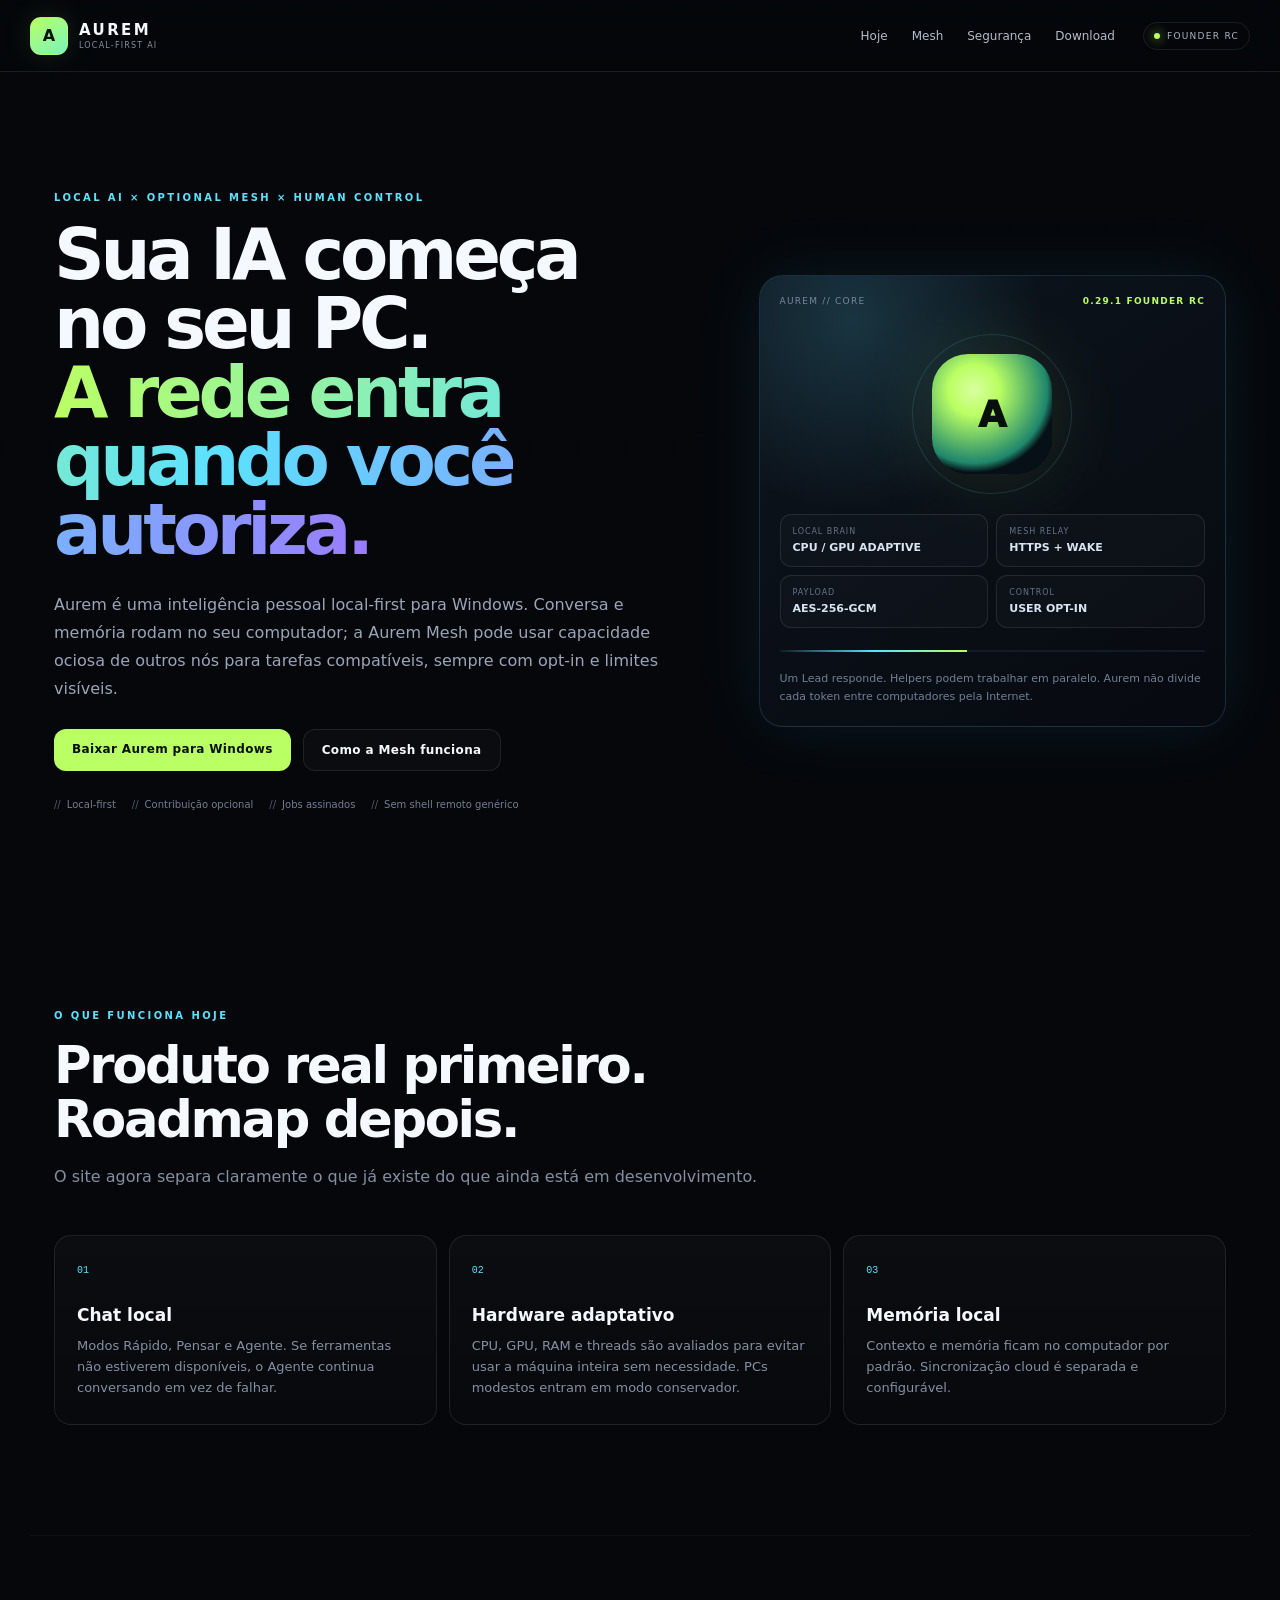
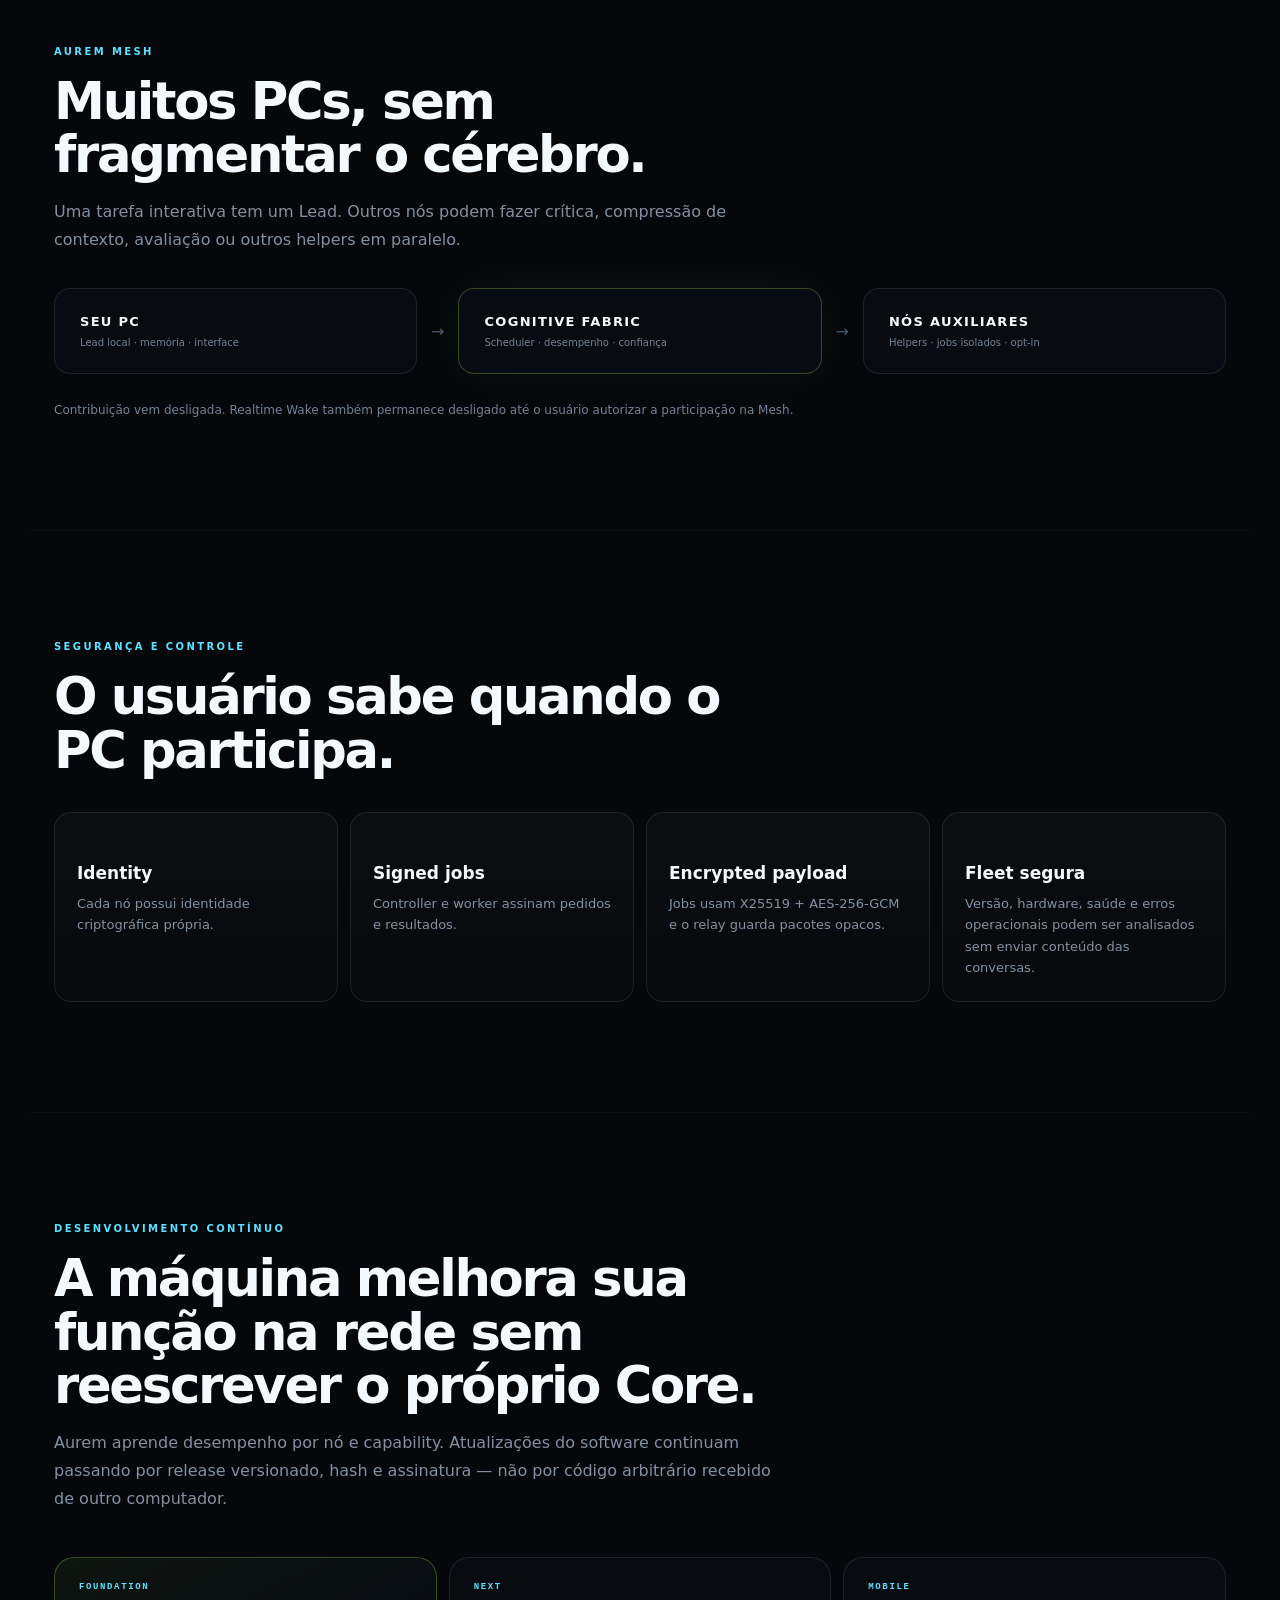
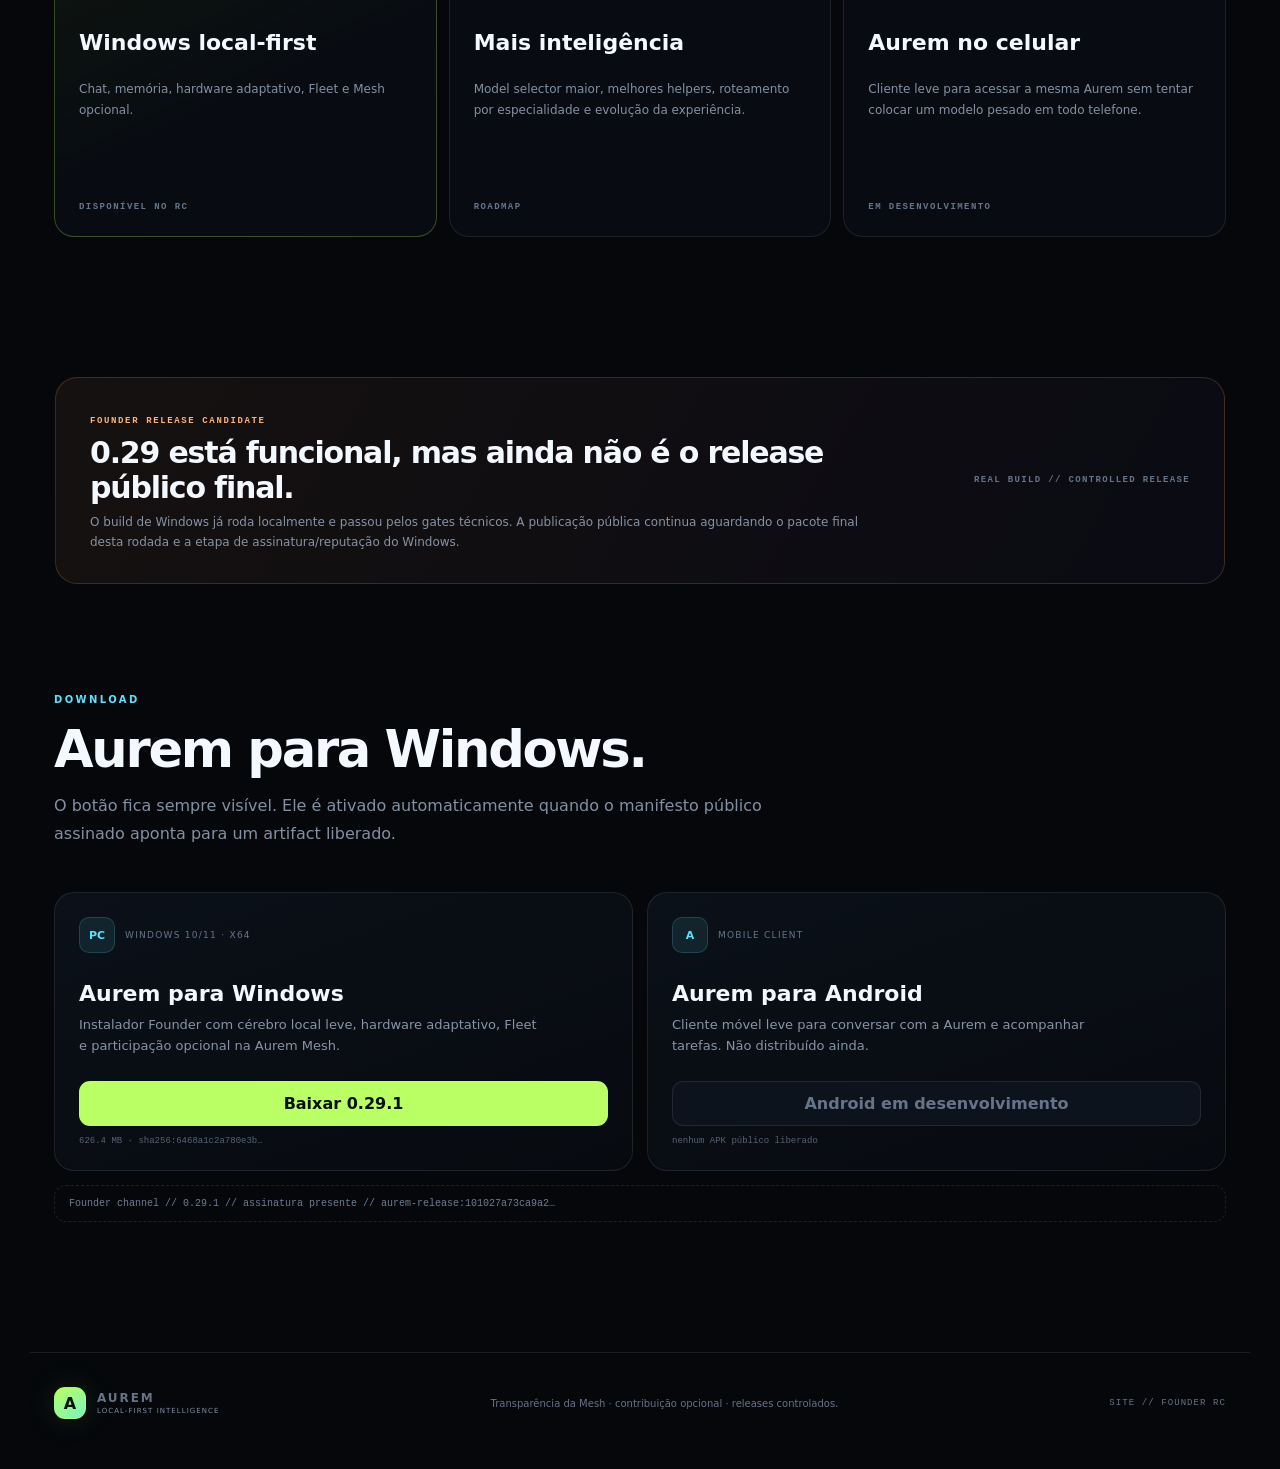
==== index.html @ a9e3e6b0 "Publish Aurem Founder 0.29.1 site" ====
<!doctype html>
<html lang="pt-BR">
<head>
  <meta charset="utf-8" />
  <meta name="viewport" content="width=device-width,initial-scale=1" />
  <meta name="theme-color" content="#05070b" />
  <meta name="description" content="Aurem — inteligência local-first para Windows, com Mesh opcional e controle do usuário." />
  <title>Aurem — IA local para Windows</title>
  <link rel="stylesheet" href="styles.css" />
</head>
<body>
  <div class="grid-bg"></div>
  <header class="nav-shell">
    <a class="brand" href="#top" aria-label="Aurem início">
      <span class="brand-core">A</span>
      <span><strong>AUREM</strong><small>LOCAL-FIRST AI</small></span>
    </a>
    <nav>
      <a href="#today">Hoje</a>
      <a href="#mesh">Mesh</a>
      <a href="#security">Segurança</a>
      <a href="#download">Download</a>
    </nav>
    <span class="network-pill"><i></i> FOUNDER RC</span>
  </header>

  <main id="top">
    <section class="hero">
      <div class="hero-copy">
        <p class="kicker">LOCAL AI × OPTIONAL MESH × HUMAN CONTROL</p>
        <h1>Sua IA começa no seu PC.<br><em>A rede entra quando você autoriza.</em></h1>
        <p class="lead">Aurem é uma inteligência pessoal local-first para Windows. Conversa e memória rodam no seu computador; a Aurem Mesh pode usar capacidade ociosa de outros nós para tarefas compatíveis, sempre com opt-in e limites visíveis.</p>
        <div class="hero-actions">
          <a class="cta primary" href="#download">Baixar Aurem para Windows</a>
          <a class="cta secondary" href="#mesh">Como a Mesh funciona</a>
        </div>
        <div class="trust-row">
          <span>Local-first</span>
          <span>Contribuição opcional</span>
          <span>Jobs assinados</span>
          <span>Sem shell remoto genérico</span>
        </div>
      </div>
      <aside class="command-card" aria-label="Estado da arquitetura Aurem">
        <div class="panel-head"><span>AUREM // CORE</span><b>0.29.1 FOUNDER RC</b></div>
        <div class="nexus-orb"><span>A</span></div>
        <div class="telemetry">
          <div><small>LOCAL BRAIN</small><strong>CPU / GPU ADAPTIVE</strong></div>
          <div><small>MESH RELAY</small><strong>HTTPS + WAKE</strong></div>
          <div><small>PAYLOAD</small><strong>AES-256-GCM</strong></div>
          <div><small>CONTROL</small><strong>USER OPT-IN</strong></div>
        </div>
        <div class="signal-line"><span></span></div>
        <p>Um Lead responde. Helpers podem trabalhar em paralelo. Aurem não divide cada token entre computadores pela Internet.</p>
      </aside>
    </section>

    <section class="section" id="today">
      <div class="section-title">
        <p class="kicker">O QUE FUNCIONA HOJE</p>
        <h2>Produto real primeiro. Roadmap depois.</h2>
        <p>O site agora separa claramente o que já existe do que ainda está em desenvolvimento.</p>
      </div>
      <div class="feature-grid three">
        <article><span>01</span><h3>Chat local</h3><p>Modos Rápido, Pensar e Agente. Se ferramentas não estiverem disponíveis, o Agente continua conversando em vez de falhar.</p></article>
        <article><span>02</span><h3>Hardware adaptativo</h3><p>CPU, GPU, RAM e threads são avaliados para evitar usar a máquina inteira sem necessidade. PCs modestos entram em modo conservador.</p></article>
        <article><span>03</span><h3>Memória local</h3><p>Contexto e memória ficam no computador por padrão. Sincronização cloud é separada e configurável.</p></article>
      </div>
    </section>

    <section class="section mesh-section" id="mesh">
      <div class="section-title compact">
        <p class="kicker">AUREM MESH</p>
        <h2>Muitos PCs, sem fragmentar o cérebro.</h2>
        <p>Uma tarefa interativa tem um Lead. Outros nós podem fazer crítica, compressão de contexto, avaliação ou outros helpers em paralelo.</p>
      </div>
      <div class="mesh-flow">
        <div class="node-card"><b>SEU PC</b><small>Lead local · memória · interface</small></div>
        <div class="flow-arrow">→</div>
        <div class="node-card core"><b>COGNITIVE FABRIC</b><small>Scheduler · desempenho · confiança</small></div>
        <div class="flow-arrow">→</div>
        <div class="node-card"><b>NÓS AUXILIARES</b><small>Helpers · jobs isolados · opt-in</small></div>
      </div>
      <p class="mesh-note">Contribuição vem desligada. Realtime Wake também permanece desligado até o usuário autorizar a participação na Mesh.</p>
    </section>

    <section class="section" id="security">
      <div class="section-title compact">
        <p class="kicker">SEGURANÇA E CONTROLE</p>
        <h2>O usuário sabe quando o PC participa.</h2>
      </div>
      <div class="feature-grid four">
        <article><h3>Identity</h3><p>Cada nó possui identidade criptográfica própria.</p></article>
        <article><h3>Signed jobs</h3><p>Controller e worker assinam pedidos e resultados.</p></article>
        <article><h3>Encrypted payload</h3><p>Jobs usam X25519 + AES-256-GCM e o relay guarda pacotes opacos.</p></article>
        <article><h3>Fleet segura</h3><p>Versão, hardware, saúde e erros operacionais podem ser analisados sem enviar conteúdo das conversas.</p></article>
      </div>
    </section>

    <section class="section community-section">
      <div class="section-title">
        <p class="kicker">DESENVOLVIMENTO CONTÍNUO</p>
        <h2>A máquina melhora sua função na rede sem reescrever o próprio Core.</h2>
        <p>Aurem aprende desempenho por nó e capability. Atualizações do software continuam passando por release versionado, hash e assinatura — não por código arbitrário recebido de outro computador.</p>
      </div>
      <div class="plan-grid">
        <article class="plan featured"><span>FOUNDATION</span><h3>Windows local-first</h3><p>Chat, memória, hardware adaptativo, Fleet e Mesh opcional.</p><strong>DISPONÍVEL NO RC</strong></article>
        <article class="plan"><span>NEXT</span><h3>Mais inteligência</h3><p>Model selector maior, melhores helpers, roteamento por especialidade e evolução da experiência.</p><strong>ROADMAP</strong></article>
        <article class="plan"><span>MOBILE</span><h3>Aurem no celular</h3><p>Cliente leve para acessar a mesma Aurem sem tentar colocar um modelo pesado em todo telefone.</p><strong>EM DESENVOLVIMENTO</strong></article>
      </div>
    </section>

    <section class="beta-warning">
      <div>
        <span>FOUNDER RELEASE CANDIDATE</span>
        <h2>0.29 está funcional, mas ainda não é o release público final.</h2>
        <p>O build de Windows já roda localmente e passou pelos gates técnicos. A publicação pública continua aguardando o pacote final desta rodada e a etapa de assinatura/reputação do Windows.</p>
      </div>
      <b>REAL BUILD // CONTROLLED RELEASE</b>
    </section>

    <section class="section download-section" id="download">
      <div class="section-title">
        <p class="kicker">DOWNLOAD</p>
        <h2>Aurem para Windows.</h2>
        <p>O botão fica sempre visível. Ele é ativado automaticamente quando o manifesto público assinado aponta para um artifact liberado.</p>
      </div>
      <div class="download-grid" id="downloadGrid">
        <article class="download-card" data-platform="windows">
          <div><span class="platform-icon">PC</span><small>WINDOWS 10/11 · X64</small></div>
          <h3>Aurem para Windows</h3>
          <p>Instalador Founder com cérebro local leve, hardware adaptativo, Fleet e participação opcional na Aurem Mesh.</p>
          <button disabled>Baixar Aurem para Windows</button>
          <code>RC 0.29.0 pronto · publicação pública pendente</code>
        </article>
        <article class="download-card" data-platform="android">
          <div><span class="platform-icon">A</span><small>MOBILE CLIENT</small></div>
          <h3>Aurem para Android</h3>
          <p>Cliente móvel leve para conversar com a Aurem e acompanhar tarefas. Não distribuído ainda.</p>
          <button disabled>Android em desenvolvimento</button>
          <code>nenhum APK público liberado</code>
        </article>
      </div>
      <div class="release-status" id="releaseStatus">Founder channel // verificando release público…</div>
    </section>
  </main>

  <footer>
    <div class="brand footer-brand"><span class="brand-core">A</span><span><strong>AUREM</strong><small>LOCAL-FIRST INTELLIGENCE</small></span></div>
    <p><a href="transparency.html">Transparência da Mesh</a> · contribuição opcional · releases controlados.</p>
    <span id="buildLabel">SITE // FOUNDER RC</span>
  </footer>
  <script src="app.js?v=20260919-prod1"></script>
</body>
</html>
---- styles.css ----
:root {
  color-scheme: dark;
  --bg:#05070b; --panel:#0a0f16; --panel2:#0d141e;
  --text:#f4f8ff; --muted:#8490a2; --line:rgba(255,255,255,.09);
  --lime:#baff63; --cyan:#5ce1ff; --violet:#9a7cff;
  --glow:0 0 70px rgba(92,225,255,.09);
}
*{box-sizing:border-box} html{scroll-behavior:smooth}
body{margin:0;background:var(--bg);color:var(--text);font-family:Inter,ui-sans-serif,system-ui,-apple-system,Segoe UI,sans-serif;overflow-x:hidden}
a{color:inherit;text-decoration:none} button{font:inherit}
.grid-bg{position:fixed;inset:0;pointer-events:none;opacity:.32;background-image:linear-gradient(rgba(92,225,255,.04) 1px,transparent 1px),linear-gradient(90deg,rgba(92,225,255,.04) 1px,transparent 1px);background-size:48px 48px;mask-image:linear-gradient(to bottom,#000,transparent 78%)}
.nav-shell{position:sticky;top:0;z-index:20;height:72px;display:flex;align-items:center;gap:28px;padding:0 max(24px,calc((100vw - 1220px)/2));border-bottom:1px solid var(--line);background:rgba(5,7,11,.78);backdrop-filter:blur(20px)}
.brand{display:flex;align-items:center;gap:11px;min-width:max-content}.brand-core{width:38px;height:38px;border:1px solid rgba(186,255,99,.35);border-radius:11px;display:grid;place-items:center;font-weight:900;color:#071007;background:linear-gradient(145deg,var(--lime),#78f3bf);box-shadow:0 0 30px rgba(186,255,99,.12)}
.brand strong,.brand small{display:block}.brand strong{font-size:15px;letter-spacing:.16em}.brand small{font-size:8px;color:var(--muted);letter-spacing:.15em;margin-top:2px}
.nav-shell nav{display:flex;gap:24px;margin-left:auto}.nav-shell nav a{font-size:12px;color:#b3bdcb}.nav-shell nav a:hover{color:var(--text)}
.network-pill{font-size:9px;letter-spacing:.14em;border:1px solid var(--line);border-radius:999px;padding:8px 10px;color:#aab5c5;display:flex;gap:7px;align-items:center}.network-pill i{width:6px;height:6px;border-radius:50%;background:var(--lime);box-shadow:0 0 12px var(--lime)}
main{position:relative;z-index:1}.hero{min-height:calc(100vh - 72px);max-width:1220px;margin:0 auto;padding:100px 24px 70px;display:grid;grid-template-columns:minmax(0,1.15fr) minmax(360px,.85fr);gap:72px;align-items:center}
.kicker{margin:0 0 18px;color:var(--cyan);font-size:10px;font-weight:900;letter-spacing:.24em}.hero h1{font-size:clamp(42px,5.5vw,78px);line-height:.98;letter-spacing:-.06em;margin:0;max-width:820px}.hero h1 em{font-style:normal;color:transparent;background:linear-gradient(90deg,var(--lime),var(--cyan),var(--violet));background-clip:text}
.lead{max-width:720px;color:#9aa6b8;line-height:1.75;font-size:16px;margin:26px 0}.hero-actions{display:flex;gap:12px;flex-wrap:wrap}.cta{padding:13px 18px;border-radius:12px;font-size:12px;font-weight:850;letter-spacing:.03em}.cta.primary{color:#071007;background:var(--lime)}.cta.secondary{border:1px solid var(--line);background:rgba(255,255,255,.025)}
.trust-row{display:flex;gap:16px;flex-wrap:wrap;margin-top:28px;color:#727f92;font-size:10px}.trust-row span:before{content:'//';color:#4e5d72;margin-right:6px}
.command-card{position:relative;overflow:hidden;border:1px solid rgba(92,225,255,.16);border-radius:24px;background:linear-gradient(145deg,rgba(14,22,32,.94),rgba(7,10,16,.96));padding:20px;box-shadow:var(--glow)}
.command-card:before{content:'';position:absolute;inset:-40% 40% 40% -20%;background:radial-gradient(circle,rgba(92,225,255,.16),transparent 65%);pointer-events:none}.panel-head{position:relative;display:flex;justify-content:space-between;gap:12px;font-size:9px;letter-spacing:.14em;color:#78879a}.panel-head b{color:var(--lime)}
.nexus-orb{width:120px;height:120px;margin:48px auto 40px;border-radius:36px;display:grid;place-items:center;position:relative;background:radial-gradient(circle at 35% 30%,#d9ff9f,var(--lime) 22%,#1f866c 64%,#071016 72%);box-shadow:0 0 80px rgba(186,255,99,.13)}.nexus-orb:after{content:'';position:absolute;inset:-20px;border:1px solid rgba(92,225,255,.14);border-radius:50%;transform:rotate(28deg)}.nexus-orb span{font-size:36px;font-weight:950;color:#07100a}
.telemetry{display:grid;grid-template-columns:1fr 1fr;gap:8px}.telemetry div{border:1px solid var(--line);background:rgba(255,255,255,.02);border-radius:11px;padding:12px}.telemetry small,.telemetry strong{display:block}.telemetry small{font-size:8px;color:#657287;letter-spacing:.12em}.telemetry strong{font-size:11px;margin-top:5px;color:#d9e4f2}.signal-line{height:2px;margin:22px 0 18px;background:#121b27;overflow:hidden}.signal-line span{display:block;width:44%;height:100%;background:linear-gradient(90deg,transparent,var(--cyan),var(--lime));animation:signal 2.4s linear infinite}@keyframes signal{from{transform:translateX(-110%)}to{transform:translateX(330%)}}.command-card>p{font-size:11px;line-height:1.6;color:#718096;margin:0}
.section{max-width:1220px;margin:0 auto;padding:110px 24px}.section-title{max-width:720px;margin-bottom:44px}.section-title.compact{margin-bottom:34px}.section-title h2{font-size:clamp(30px,4vw,52px);line-height:1.05;letter-spacing:-.045em;margin:0 0 16px}.section-title>p:last-child{color:var(--muted);line-height:1.75;margin:0}.feature-grid{display:grid;gap:12px}.feature-grid.three{grid-template-columns:repeat(3,1fr)}.feature-grid.four{grid-template-columns:repeat(4,1fr)}
.feature-grid article{min-height:190px;border:1px solid var(--line);border-radius:17px;padding:22px;background:linear-gradient(180deg,rgba(255,255,255,.028),rgba(255,255,255,.01));transition:.2s}.feature-grid article:hover{transform:translateY(-3px);border-color:rgba(92,225,255,.25);box-shadow:var(--glow)}.feature-grid article>span{font-family:ui-monospace,monospace;font-size:10px;color:var(--cyan)}.feature-grid h3{font-size:17px;margin:28px 0 10px}.feature-grid p{margin:0;color:#8491a3;line-height:1.65;font-size:13px}
.mesh-section{border-top:1px solid rgba(255,255,255,.04);border-bottom:1px solid rgba(255,255,255,.04)}.mesh-flow{display:grid;grid-template-columns:1fr auto 1fr auto 1fr;gap:14px;align-items:center}.node-card{border:1px solid var(--line);border-radius:16px;padding:25px;background:#080c12}.node-card.core{border-color:rgba(186,255,99,.25);box-shadow:0 0 60px rgba(186,255,99,.05)}.node-card b,.node-card small{display:block}.node-card b{font-size:13px;letter-spacing:.1em}.node-card small{margin-top:8px;color:#748196;font-size:10px}.flow-arrow{color:#4a586c}.mesh-note{max-width:760px;color:#758297;line-height:1.7;font-size:12px;margin:26px 0 0}
.download-section{padding-bottom:130px}.download-grid{display:grid;grid-template-columns:1fr 1fr;gap:14px}.download-card{border:1px solid var(--line);border-radius:20px;padding:24px;background:linear-gradient(160deg,#0b1119,#070a0f);min-height:260px;display:flex;flex-direction:column}.download-card>div{display:flex;align-items:center;gap:10px}.platform-icon{width:36px;height:36px;border-radius:10px;display:grid;place-items:center;background:rgba(92,225,255,.09);border:1px solid rgba(92,225,255,.18);color:var(--cyan);font-size:11px;font-weight:900}.download-card small{font-size:9px;letter-spacing:.14em;color:#67758a}.download-card h3{font-size:22px;margin:28px 0 9px}.download-card p{color:#8794a7;line-height:1.6;font-size:13px;max-width:460px;margin:0 0 24px}.download-card button{margin-top:auto;border:1px solid var(--line);border-radius:11px;padding:12px;background:#0d131c;color:#667489;font-weight:800;cursor:not-allowed}.download-card button.ready{background:var(--lime);color:#071007;border-color:transparent;cursor:pointer}.download-card code{margin-top:10px;color:#566276;font-size:9px}.release-status{margin-top:14px;border:1px dashed rgba(255,255,255,.1);border-radius:12px;padding:12px 14px;color:#6f7d90;font:10px ui-monospace,monospace}
footer{position:relative;z-index:1;border-top:1px solid var(--line);max-width:1220px;margin:0 auto;padding:34px 24px 50px;display:grid;grid-template-columns:auto 1fr auto;align-items:center;gap:28px;color:#667386}.footer-brand{pointer-events:none}.footer-brand .brand-core{width:32px;height:32px}.footer-brand strong{font-size:12px}.footer-brand small{font-size:7px}footer p{font-size:10px;text-align:center}#buildLabel{font:9px ui-monospace,monospace;letter-spacing:.12em}
@media(max-width:900px){.nav-shell nav{display:none}.hero{grid-template-columns:1fr;padding-top:70px}.command-card{max-width:620px}.feature-grid.three,.feature-grid.four{grid-template-columns:1fr 1fr}.mesh-flow{grid-template-columns:1fr}.flow-arrow{transform:rotate(90deg);text-align:center}.download-grid{grid-template-columns:1fr}}
@media(max-width:620px){.nav-shell{height:64px;padding:0 16px}.network-pill{margin-left:auto;font-size:0}.network-pill i{width:8px;height:8px}.hero{padding:58px 16px}.hero h1{font-size:43px}.lead{font-size:14px}.section{padding:78px 16px}.feature-grid.three,.feature-grid.four{grid-template-columns:1fr}.telemetry{grid-template-columns:1fr 1fr}.download-card{min-height:240px}footer{grid-template-columns:1fr;text-align:left}footer p{text-align:left;margin:0}.trust-row{gap:9px 13px}}

.creator-section{position:relative}.creator-grid{display:grid;grid-template-columns:repeat(4,1fr);gap:12px}.creator-card{position:relative;overflow:hidden;min-height:250px;border:1px solid var(--line);border-radius:19px;padding:22px;background:linear-gradient(160deg,#0a0f17,#080b11)}.creator-card:after{content:'';position:absolute;width:150px;height:150px;border-radius:50%;right:-55px;top:-55px;filter:blur(6px);opacity:.14}.creator-card.cyan:after{background:var(--cyan)}.creator-card.violet:after{background:var(--violet)}.creator-card.lime:after{background:var(--lime)}.creator-card.orange:after{background:#ff9d5c}.creator-card>span{font:900 9px ui-monospace,monospace;letter-spacing:.18em;color:#7f8ea2}.creator-card h3{font-size:20px;margin:72px 0 10px}.creator-card p{font-size:12px;line-height:1.65;color:#7f8da0}.creator-card b{position:absolute;left:22px;bottom:20px;font:800 9px ui-monospace,monospace;color:#526076;letter-spacing:.14em}.creator-card:hover{transform:translateY(-4px);border-color:rgba(92,225,255,.24)}
.companion-section{padding-top:70px}.companion-stage{display:grid;grid-template-columns:280px 1fr;gap:48px;align-items:center;border:1px solid rgba(154,124,255,.18);border-radius:24px;padding:34px;background:radial-gradient(circle at 18% 25%,rgba(154,124,255,.13),transparent 30%),linear-gradient(145deg,#0c1119,#070a0f)}.companion-avatar{height:280px;border-radius:30px;position:relative;display:grid;place-items:center;overflow:hidden;background:linear-gradient(145deg,#171123,#0b1017);border:1px solid rgba(154,124,255,.24)}.companion-avatar:before,.companion-avatar:after{content:'';position:absolute;border:1px solid rgba(92,225,255,.18);border-radius:50%}.companion-avatar:before{width:210px;height:210px}.companion-avatar:after{width:150px;height:250px;transform:rotate(42deg)}.companion-avatar i{position:absolute;width:104px;height:150px;border-radius:55px 55px 32px 32px;background:linear-gradient(180deg,rgba(92,225,255,.18),rgba(154,124,255,.18));box-shadow:0 0 80px rgba(154,124,255,.15)}.companion-avatar strong{position:relative;font-size:62px;z-index:2}.companion-avatar span{position:absolute;bottom:18px;font:800 9px ui-monospace,monospace;letter-spacing:.18em;color:#7a899c}.companion-copy h3{font-size:32px;letter-spacing:-.04em;margin:0 0 14px}.companion-copy p{max-width:650px;line-height:1.75;color:#8794a7}.tag-row{display:flex;gap:8px;flex-wrap:wrap;margin-top:20px}.tag-row span{border:1px solid var(--line);border-radius:999px;padding:7px 10px;font:800 9px ui-monospace,monospace;color:#8897aa}

.community-section{border-top:1px solid rgba(255,255,255,.04)}.plan-grid{display:grid;grid-template-columns:repeat(3,1fr);gap:12px}.plan{min-height:280px;border:1px solid var(--line);border-radius:20px;padding:24px;background:#080c12;display:flex;flex-direction:column}.plan.featured{border-color:rgba(186,255,99,.26);background:linear-gradient(155deg,rgba(186,255,99,.055),#080c12 52%)}.plan>span{font:900 9px ui-monospace,monospace;letter-spacing:.18em;color:var(--cyan)}.plan h3{font-size:22px;margin:38px 0 12px}.plan p{font-size:12px;line-height:1.7;color:#8491a3}.plan strong{margin-top:auto;font:900 9px ui-monospace,monospace;letter-spacing:.16em;color:#66758a}.contribution-banner{margin-top:16px;border:1px solid rgba(92,225,255,.15);border-radius:20px;padding:24px;display:grid;grid-template-columns:1fr 1fr;gap:20px;align-items:center;background:linear-gradient(90deg,rgba(92,225,255,.045),rgba(154,124,255,.035))}.contribution-banner small,.contribution-banner b{display:block}.contribution-banner small{font:800 8px ui-monospace,monospace;letter-spacing:.16em;color:#647489}.contribution-banner b{margin-top:8px;font-size:18px}.contribution-banner>p{grid-column:1/-1;margin:0;color:#708097;font-size:11px;line-height:1.6}.meter-demo{display:grid;gap:7px}.meter-demo span{position:relative;overflow:hidden;border:1px solid var(--line);border-radius:8px;padding:7px 9px;font:800 8px ui-monospace,monospace;color:#9aa8ba;background:#070a0f}.meter-demo span:before{content:'';position:absolute;inset:0 auto 0 0;width:var(--w);background:linear-gradient(90deg,rgba(92,225,255,.18),rgba(186,255,99,.13));z-index:0}.meter-demo span{isolation:isolate}.meter-demo span:before{z-index:-1}
.beta-warning{position:relative;z-index:1;max-width:1170px;margin:30px auto 0;border:1px solid rgba(255,157,92,.2);border-radius:22px;padding:30px 34px;display:grid;grid-template-columns:1fr auto;gap:28px;align-items:center;background:linear-gradient(120deg,rgba(255,157,92,.07),rgba(154,124,255,.035))}.beta-warning span{font:900 9px ui-monospace,monospace;letter-spacing:.18em;color:#ffb177}.beta-warning h2{font-size:30px;letter-spacing:-.04em;margin:8px 0}.beta-warning p{max-width:780px;color:#8693a6;line-height:1.65;font-size:12px;margin:0}.beta-warning>b{font:900 9px ui-monospace,monospace;letter-spacing:.15em;color:#64758a}
@media(max-width:1000px){.creator-grid{grid-template-columns:1fr 1fr}.plan-grid{grid-template-columns:1fr}.companion-stage{grid-template-columns:240px 1fr}.contribution-banner{grid-template-columns:1fr}}
@media(max-width:620px){.creator-grid{grid-template-columns:1fr}.companion-stage{grid-template-columns:1fr;padding:20px}.companion-avatar{height:230px}.beta-warning{margin:20px 16px 0;padding:24px;grid-template-columns:1fr}.beta-warning h2{font-size:25px}.contribution-banner>p{grid-column:auto}}
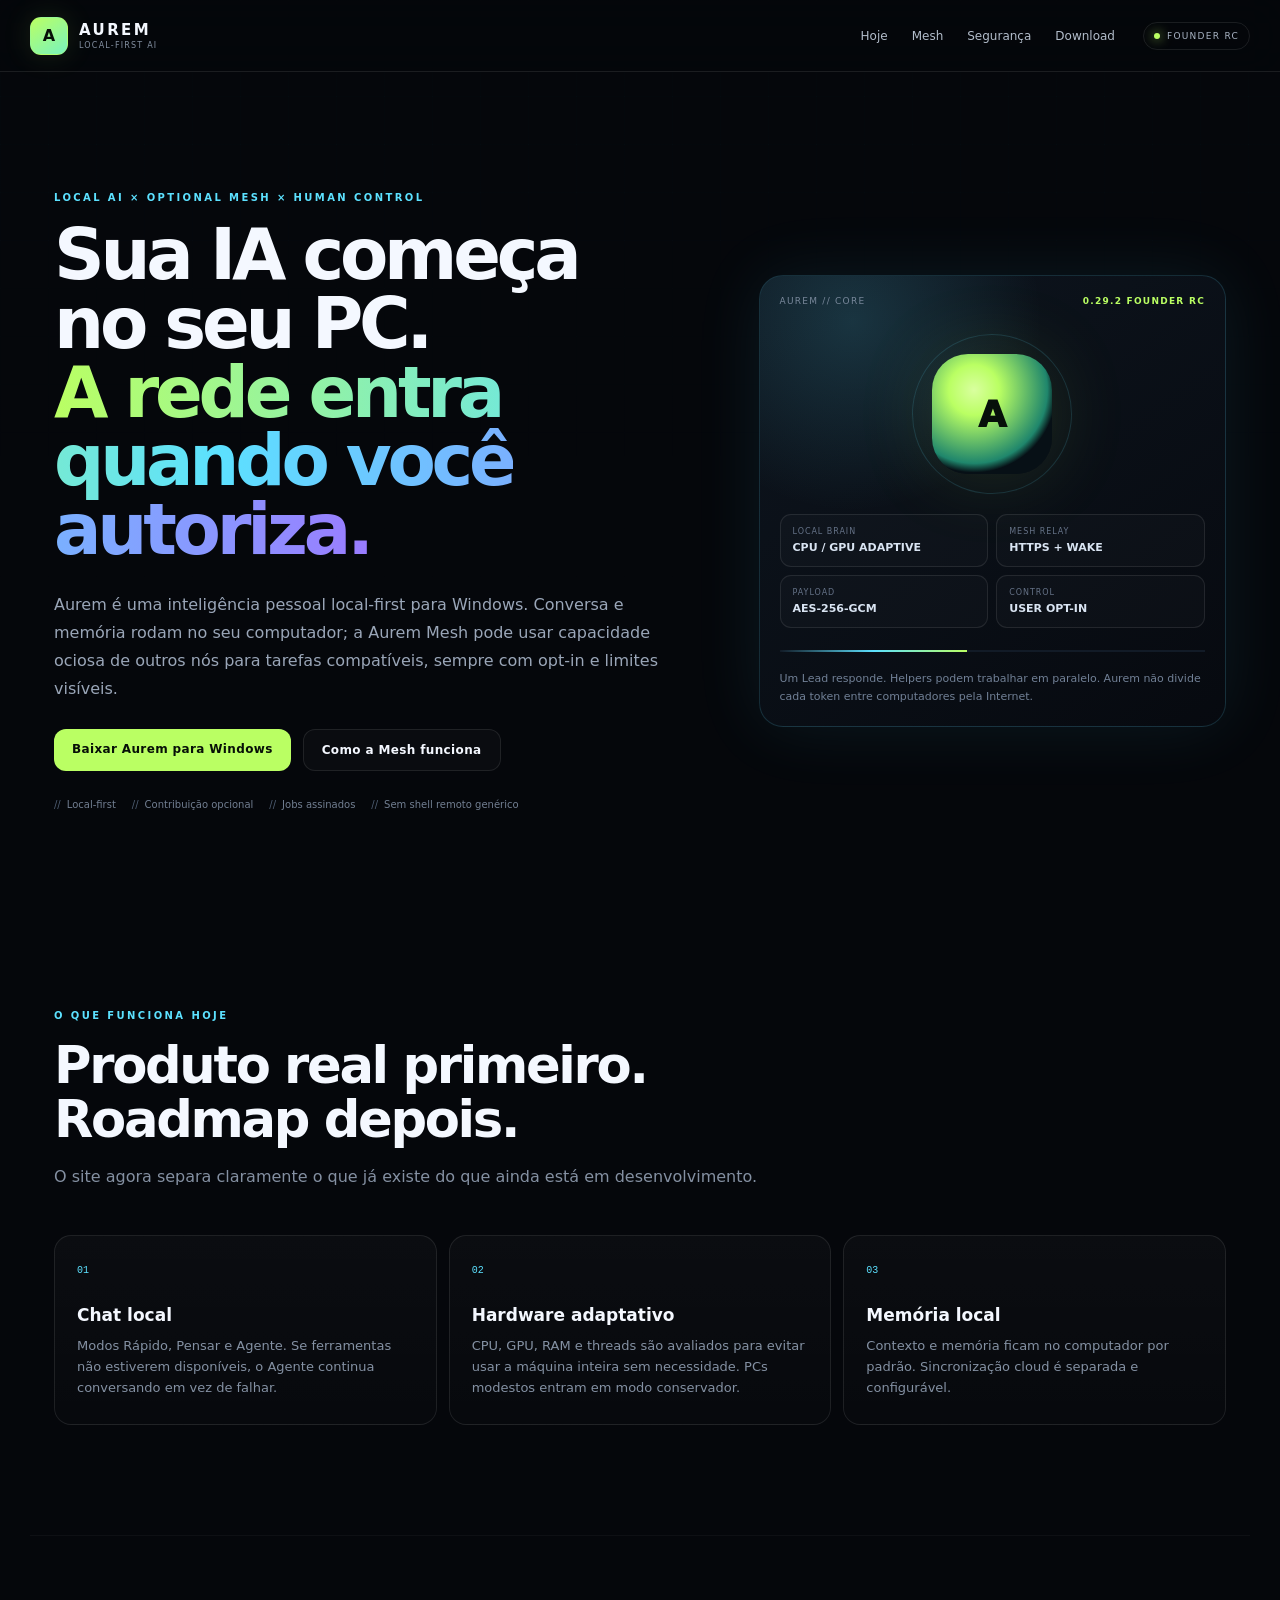
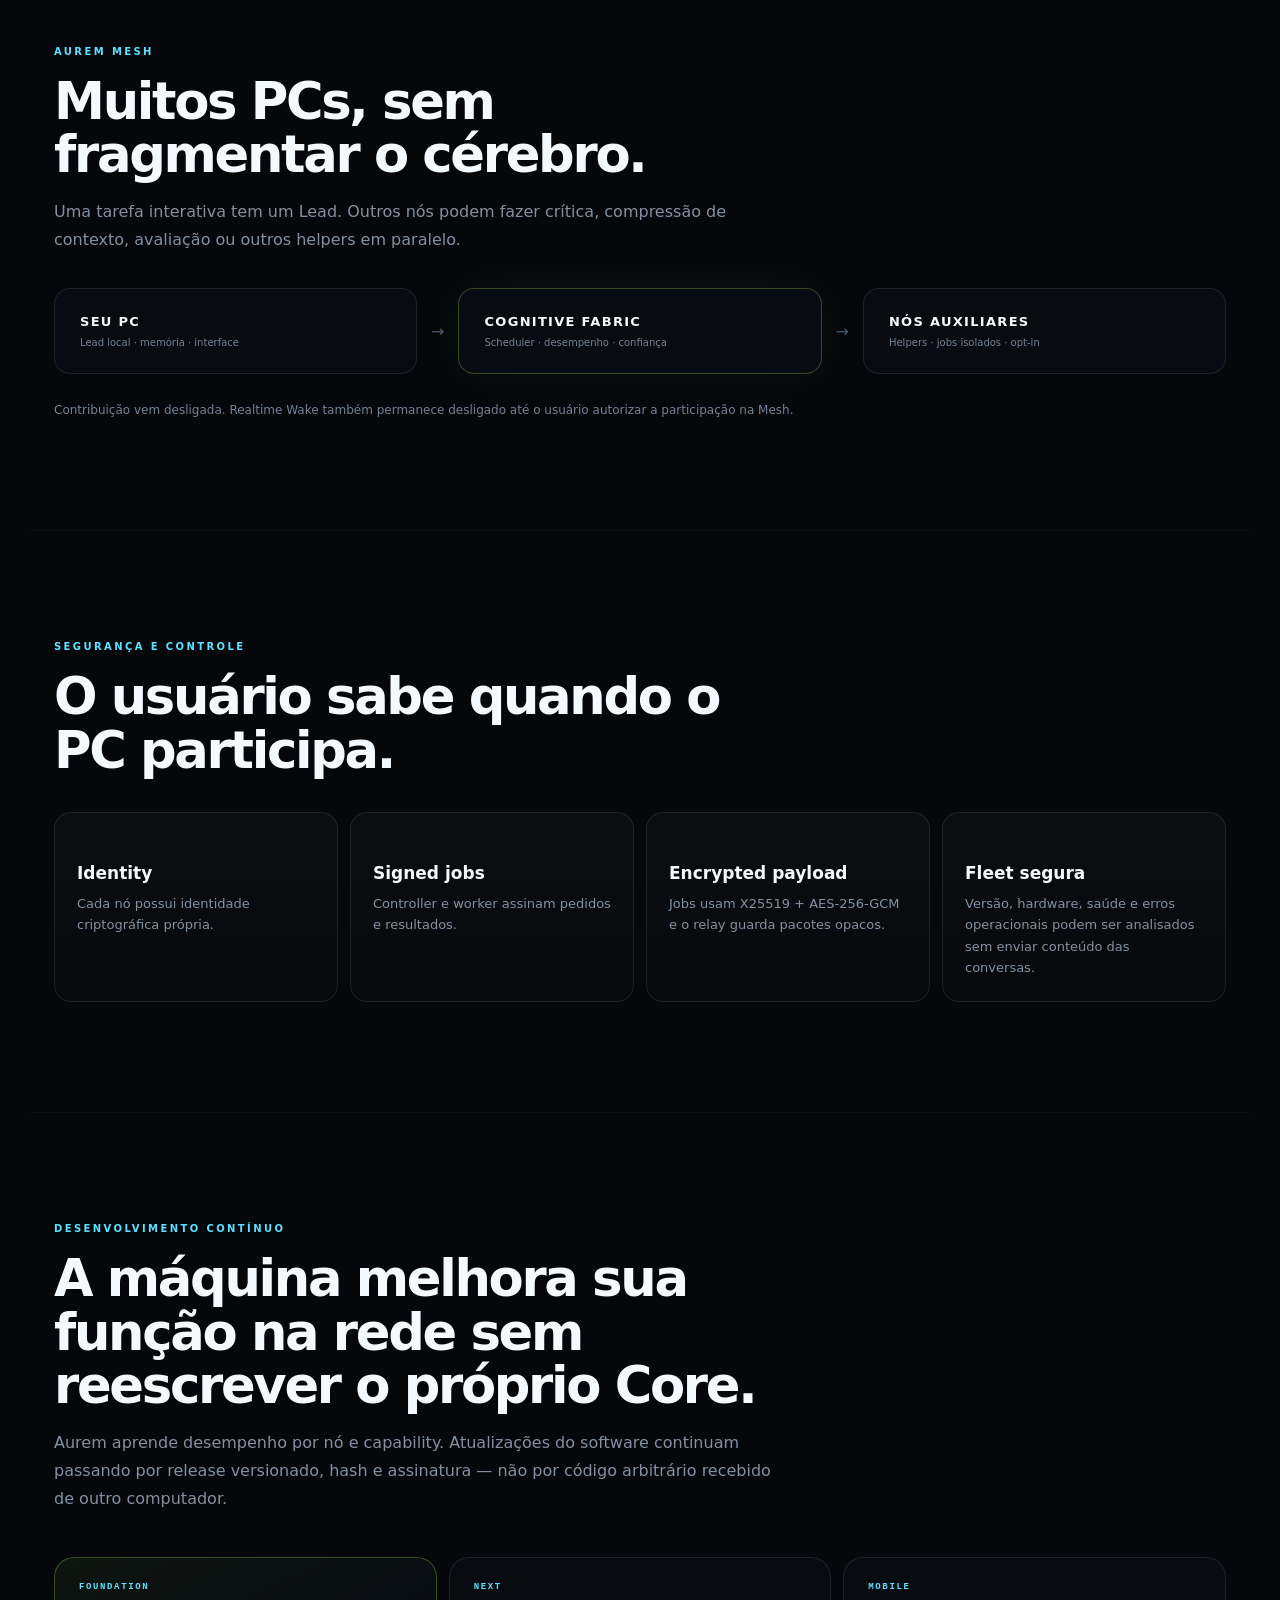
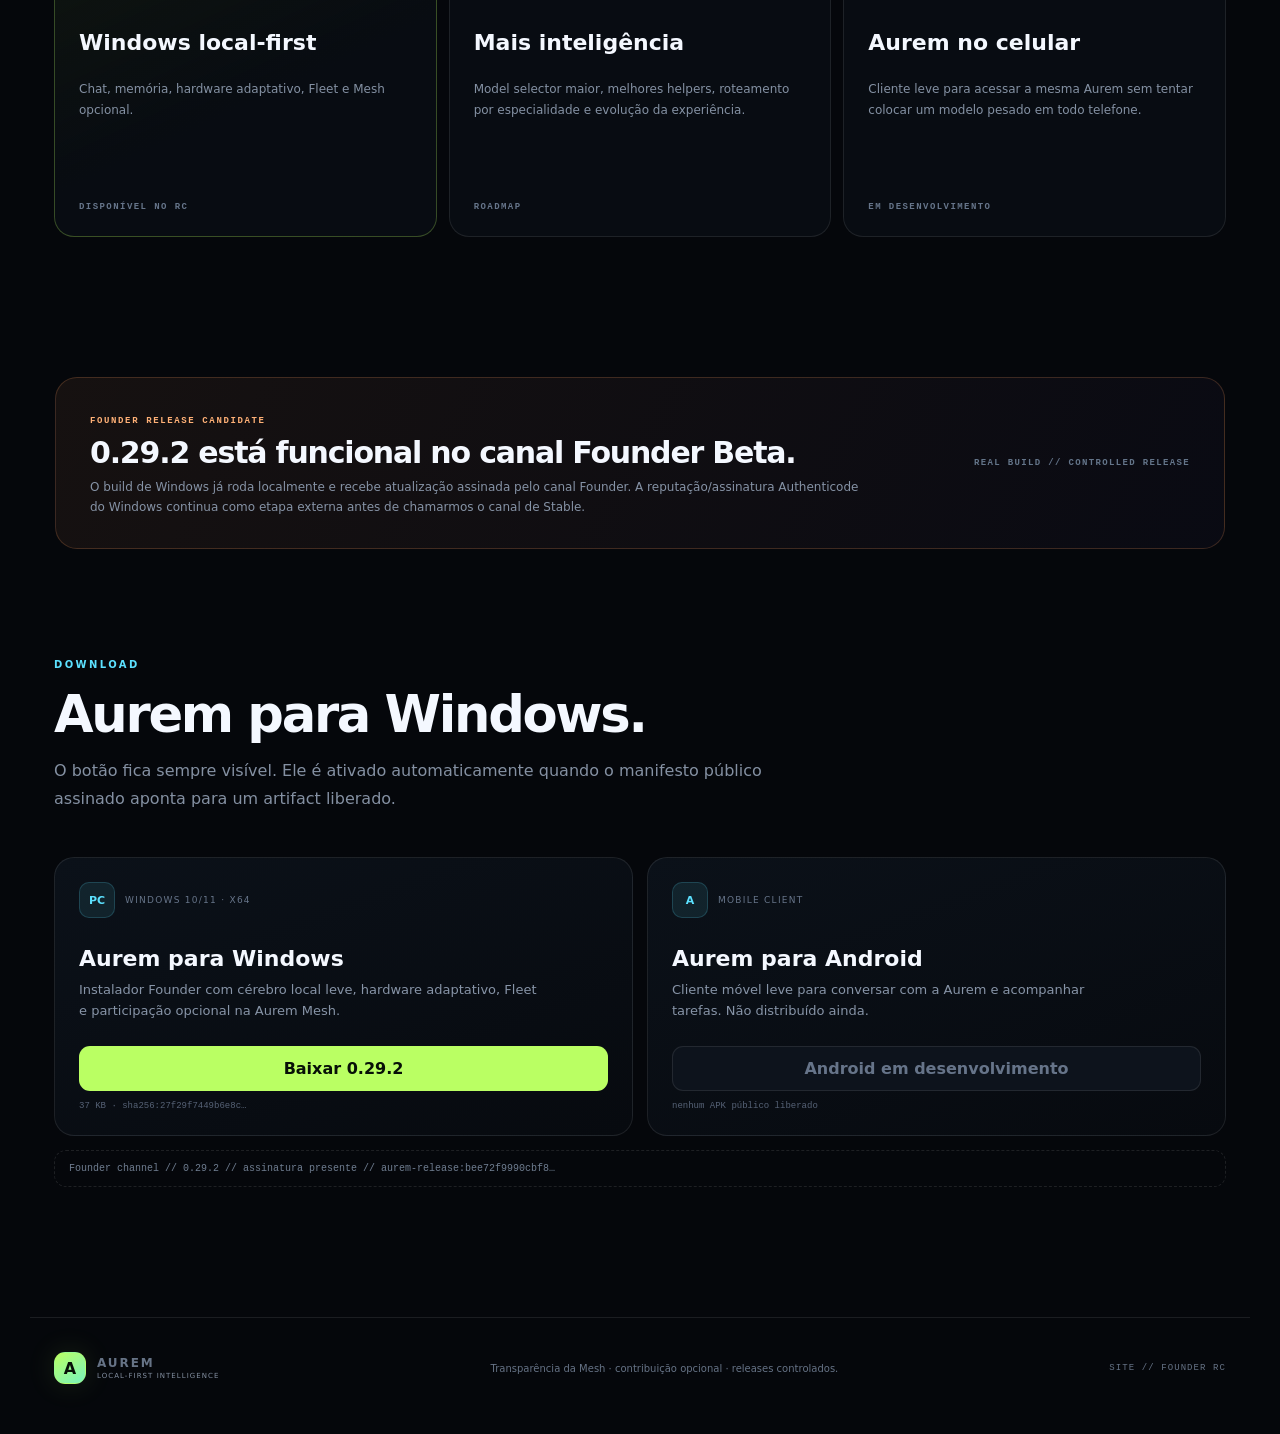
==== commit 870d9b31: "Publish Aurem Founder 0.29.2" ====
--- a/index.html
+++ b/index.html
@@ -42,7 +42,7 @@
         </div>
       </div>
       <aside class="command-card" aria-label="Estado da arquitetura Aurem">
-        <div class="panel-head"><span>AUREM // CORE</span><b>0.29.1 FOUNDER RC</b></div>
+        <div class="panel-head"><span>AUREM // CORE</span><b>0.29.2 FOUNDER RC</b></div>
         <div class="nexus-orb"><span>A</span></div>
         <div class="telemetry">
           <div><small>LOCAL BRAIN</small><strong>CPU / GPU ADAPTIVE</strong></div>
@@ -113,8 +113,8 @@
     <section class="beta-warning">
       <div>
         <span>FOUNDER RELEASE CANDIDATE</span>
-        <h2>0.29 está funcional, mas ainda não é o release público final.</h2>
-        <p>O build de Windows já roda localmente e passou pelos gates técnicos. A publicação pública continua aguardando o pacote final desta rodada e a etapa de assinatura/reputação do Windows.</p>
+        <h2>0.29.2 está funcional no canal Founder Beta.</h2>
+        <p>O build de Windows já roda localmente e recebe atualização assinada pelo canal Founder. A reputação/assinatura Authenticode do Windows continua como etapa externa antes de chamarmos o canal de Stable.</p>
       </div>
       <b>REAL BUILD // CONTROLLED RELEASE</b>
     </section>
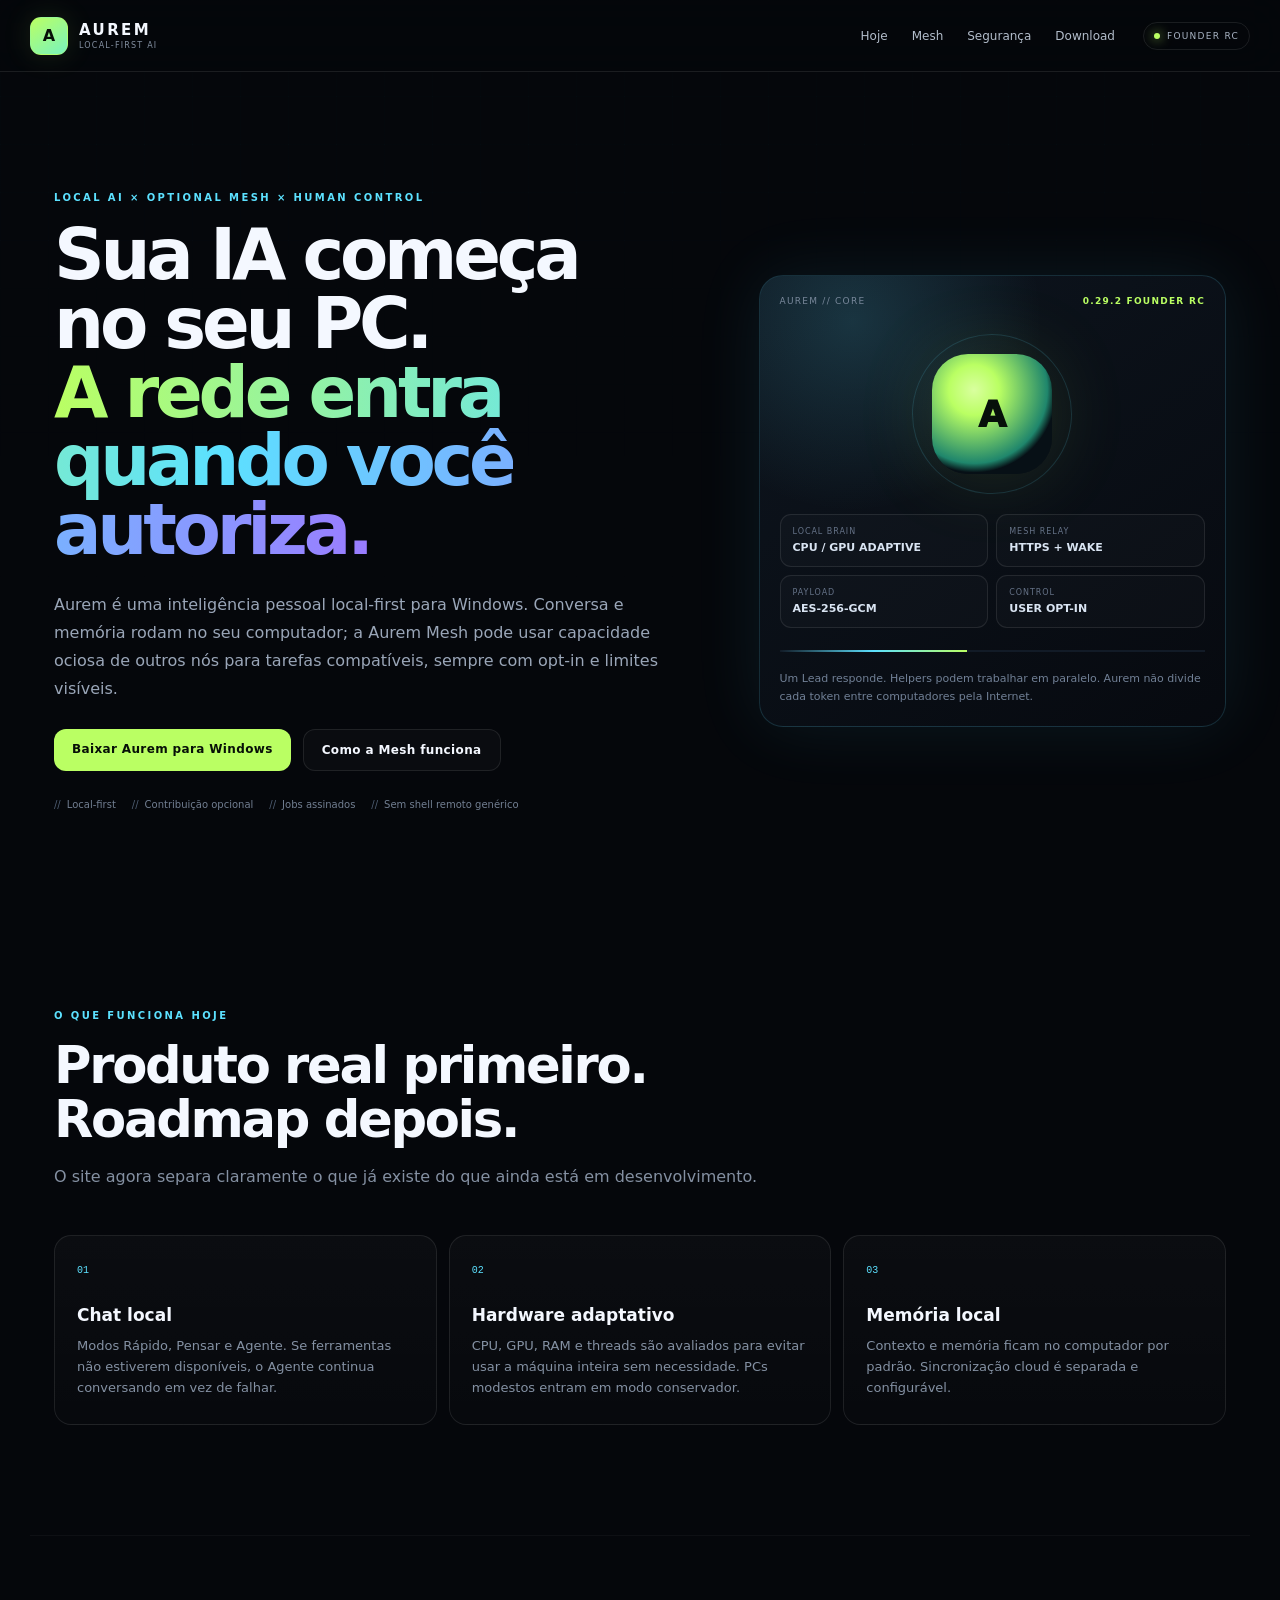
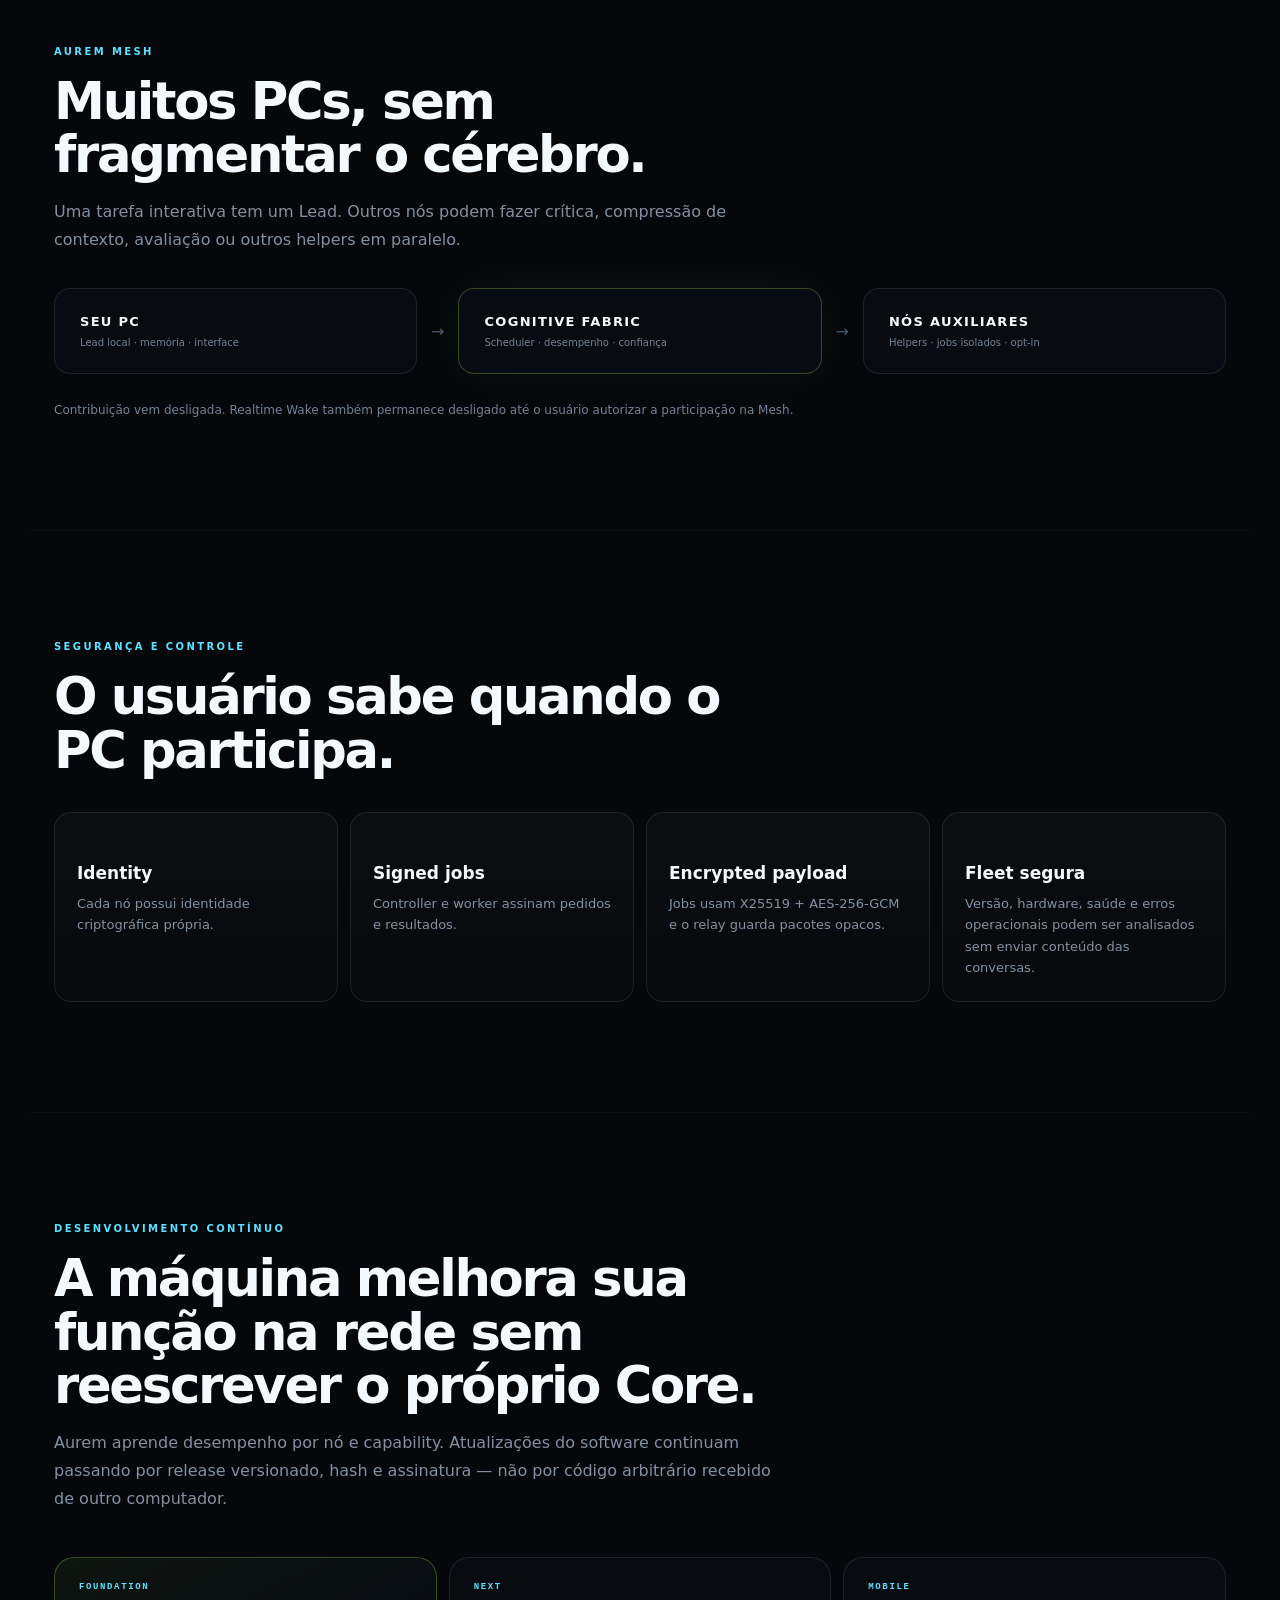
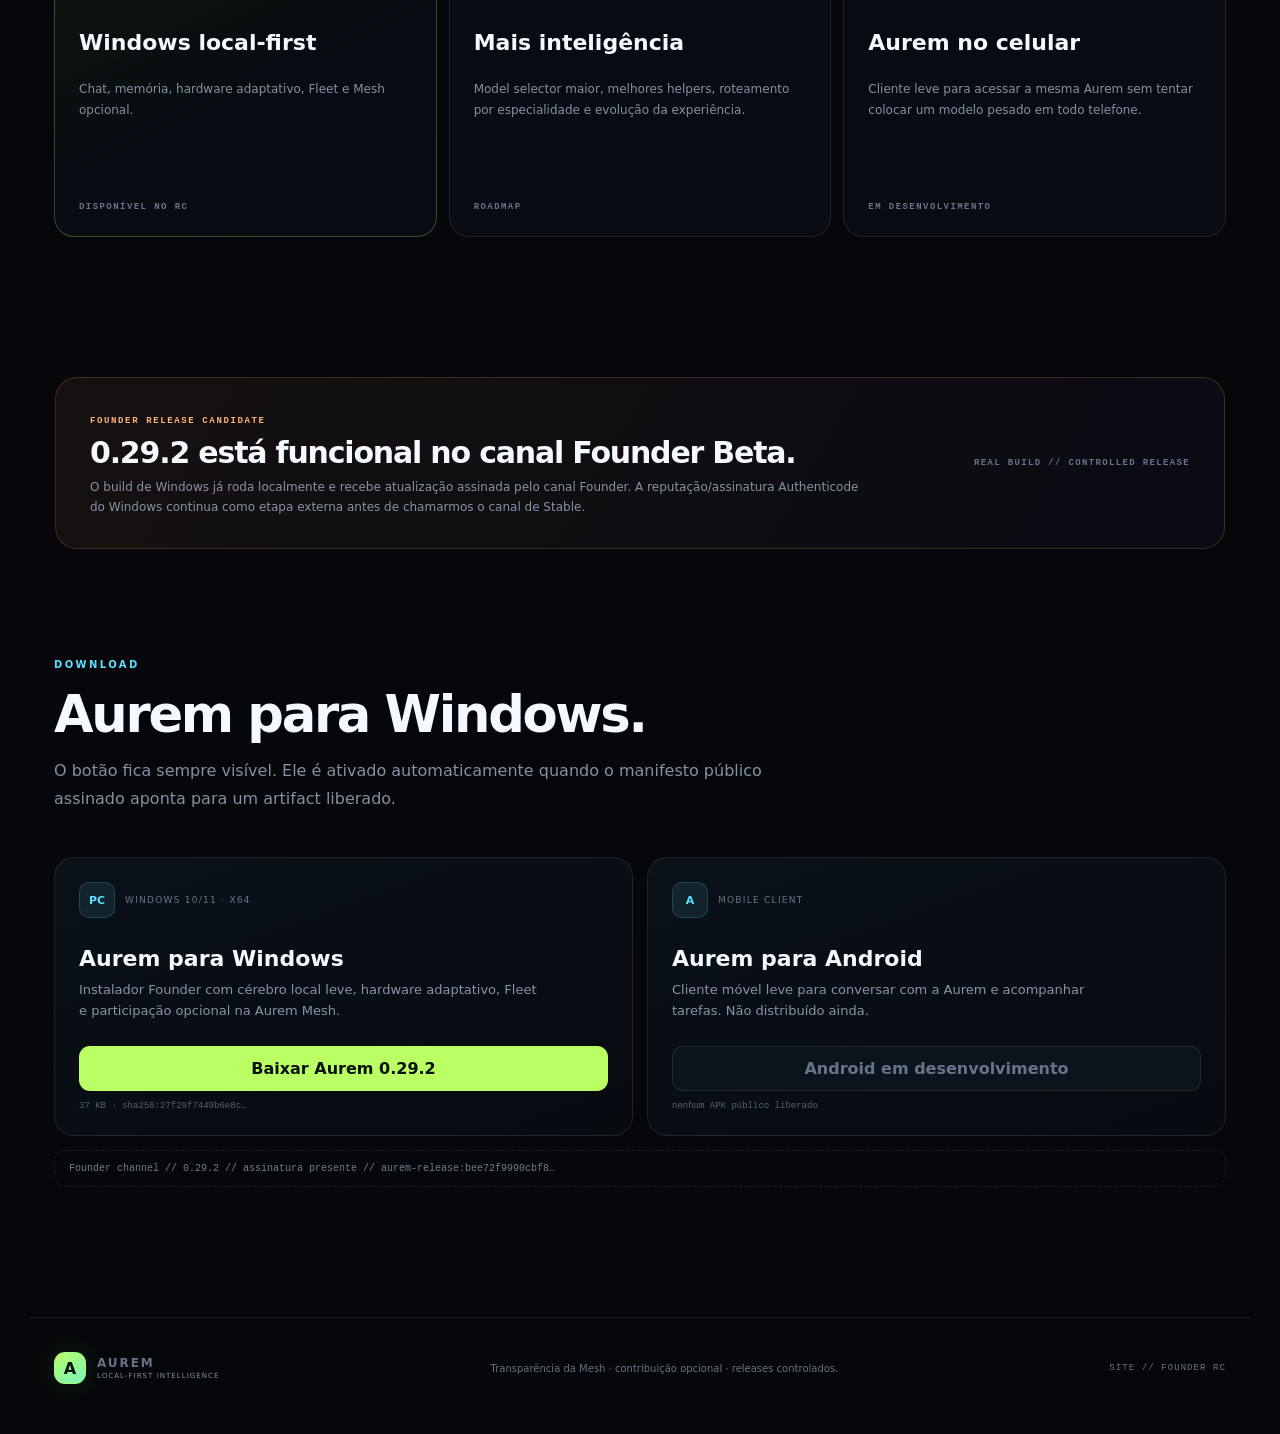
==== commit 896feb31: "Make Aurem Setup the direct Windows download" ====
--- a/index.html
+++ b/index.html
@@ -130,8 +130,8 @@
           <div><span class="platform-icon">PC</span><small>WINDOWS 10/11 · X64</small></div>
           <h3>Aurem para Windows</h3>
           <p>Instalador Founder com cérebro local leve, hardware adaptativo, Fleet e participação opcional na Aurem Mesh.</p>
-          <button disabled>Baixar Aurem para Windows</button>
-          <code>RC 0.29.0 pronto · publicação pública pendente</code>
+          <a class="download-action ready" href="https://github.com/williamoleo-creator/aurem-releases/releases/download/v0.29.2/Aurem-Setup-0.29.2.exe">Baixar Aurem 0.29.2</a>
+          <code>Setup de 36 KB · instala e cria atalho automaticamente</code>
         </article>
         <article class="download-card" data-platform="android">
           <div><span class="platform-icon">A</span><small>MOBILE CLIENT</small></div>
@@ -150,6 +150,6 @@
     <p><a href="transparency.html">Transparência da Mesh</a> · contribuição opcional · releases controlados.</p>
     <span id="buildLabel">SITE // FOUNDER RC</span>
   </footer>
-  <script src="app.js?v=20260919-prod1"></script>
+  <script src="app.js?v=20260920-0292"></script>
 </body>
 </html>
--- a/styles.css
+++ b/styles.css
@@ -25,7 +25,7 @@
 .section{max-width:1220px;margin:0 auto;padding:110px 24px}.section-title{max-width:720px;margin-bottom:44px}.section-title.compact{margin-bottom:34px}.section-title h2{font-size:clamp(30px,4vw,52px);line-height:1.05;letter-spacing:-.045em;margin:0 0 16px}.section-title>p:last-child{color:var(--muted);line-height:1.75;margin:0}.feature-grid{display:grid;gap:12px}.feature-grid.three{grid-template-columns:repeat(3,1fr)}.feature-grid.four{grid-template-columns:repeat(4,1fr)}
 .feature-grid article{min-height:190px;border:1px solid var(--line);border-radius:17px;padding:22px;background:linear-gradient(180deg,rgba(255,255,255,.028),rgba(255,255,255,.01));transition:.2s}.feature-grid article:hover{transform:translateY(-3px);border-color:rgba(92,225,255,.25);box-shadow:var(--glow)}.feature-grid article>span{font-family:ui-monospace,monospace;font-size:10px;color:var(--cyan)}.feature-grid h3{font-size:17px;margin:28px 0 10px}.feature-grid p{margin:0;color:#8491a3;line-height:1.65;font-size:13px}
 .mesh-section{border-top:1px solid rgba(255,255,255,.04);border-bottom:1px solid rgba(255,255,255,.04)}.mesh-flow{display:grid;grid-template-columns:1fr auto 1fr auto 1fr;gap:14px;align-items:center}.node-card{border:1px solid var(--line);border-radius:16px;padding:25px;background:#080c12}.node-card.core{border-color:rgba(186,255,99,.25);box-shadow:0 0 60px rgba(186,255,99,.05)}.node-card b,.node-card small{display:block}.node-card b{font-size:13px;letter-spacing:.1em}.node-card small{margin-top:8px;color:#748196;font-size:10px}.flow-arrow{color:#4a586c}.mesh-note{max-width:760px;color:#758297;line-height:1.7;font-size:12px;margin:26px 0 0}
-.download-section{padding-bottom:130px}.download-grid{display:grid;grid-template-columns:1fr 1fr;gap:14px}.download-card{border:1px solid var(--line);border-radius:20px;padding:24px;background:linear-gradient(160deg,#0b1119,#070a0f);min-height:260px;display:flex;flex-direction:column}.download-card>div{display:flex;align-items:center;gap:10px}.platform-icon{width:36px;height:36px;border-radius:10px;display:grid;place-items:center;background:rgba(92,225,255,.09);border:1px solid rgba(92,225,255,.18);color:var(--cyan);font-size:11px;font-weight:900}.download-card small{font-size:9px;letter-spacing:.14em;color:#67758a}.download-card h3{font-size:22px;margin:28px 0 9px}.download-card p{color:#8794a7;line-height:1.6;font-size:13px;max-width:460px;margin:0 0 24px}.download-card button{margin-top:auto;border:1px solid var(--line);border-radius:11px;padding:12px;background:#0d131c;color:#667489;font-weight:800;cursor:not-allowed}.download-card button.ready{background:var(--lime);color:#071007;border-color:transparent;cursor:pointer}.download-card code{margin-top:10px;color:#566276;font-size:9px}.release-status{margin-top:14px;border:1px dashed rgba(255,255,255,.1);border-radius:12px;padding:12px 14px;color:#6f7d90;font:10px ui-monospace,monospace}
+.download-section{padding-bottom:130px}.download-grid{display:grid;grid-template-columns:1fr 1fr;gap:14px}.download-card{border:1px solid var(--line);border-radius:20px;padding:24px;background:linear-gradient(160deg,#0b1119,#070a0f);min-height:260px;display:flex;flex-direction:column}.download-card>div{display:flex;align-items:center;gap:10px}.platform-icon{width:36px;height:36px;border-radius:10px;display:grid;place-items:center;background:rgba(92,225,255,.09);border:1px solid rgba(92,225,255,.18);color:var(--cyan);font-size:11px;font-weight:900}.download-card small{font-size:9px;letter-spacing:.14em;color:#67758a}.download-card h3{font-size:22px;margin:28px 0 9px}.download-card p{color:#8794a7;line-height:1.6;font-size:13px;max-width:460px;margin:0 0 24px}.download-card button,.download-card .download-action{margin-top:auto;border:1px solid var(--line);border-radius:11px;padding:12px;background:#0d131c;color:#667489;font-weight:800;cursor:not-allowed;text-decoration:none;text-align:center}.download-card button.ready,.download-card .download-action.ready{background:var(--lime);color:#071007;border-color:transparent;cursor:pointer}.download-card code{margin-top:10px;color:#566276;font-size:9px}.release-status{margin-top:14px;border:1px dashed rgba(255,255,255,.1);border-radius:12px;padding:12px 14px;color:#6f7d90;font:10px ui-monospace,monospace}
 footer{position:relative;z-index:1;border-top:1px solid var(--line);max-width:1220px;margin:0 auto;padding:34px 24px 50px;display:grid;grid-template-columns:auto 1fr auto;align-items:center;gap:28px;color:#667386}.footer-brand{pointer-events:none}.footer-brand .brand-core{width:32px;height:32px}.footer-brand strong{font-size:12px}.footer-brand small{font-size:7px}footer p{font-size:10px;text-align:center}#buildLabel{font:9px ui-monospace,monospace;letter-spacing:.12em}
 @media(max-width:900px){.nav-shell nav{display:none}.hero{grid-template-columns:1fr;padding-top:70px}.command-card{max-width:620px}.feature-grid.three,.feature-grid.four{grid-template-columns:1fr 1fr}.mesh-flow{grid-template-columns:1fr}.flow-arrow{transform:rotate(90deg);text-align:center}.download-grid{grid-template-columns:1fr}}
 @media(max-width:620px){.nav-shell{height:64px;padding:0 16px}.network-pill{margin-left:auto;font-size:0}.network-pill i{width:8px;height:8px}.hero{padding:58px 16px}.hero h1{font-size:43px}.lead{font-size:14px}.section{padding:78px 16px}.feature-grid.three,.feature-grid.four{grid-template-columns:1fr}.telemetry{grid-template-columns:1fr 1fr}.download-card{min-height:240px}footer{grid-template-columns:1fr;text-align:left}footer p{text-align:left;margin:0}.trust-row{gap:9px 13px}}
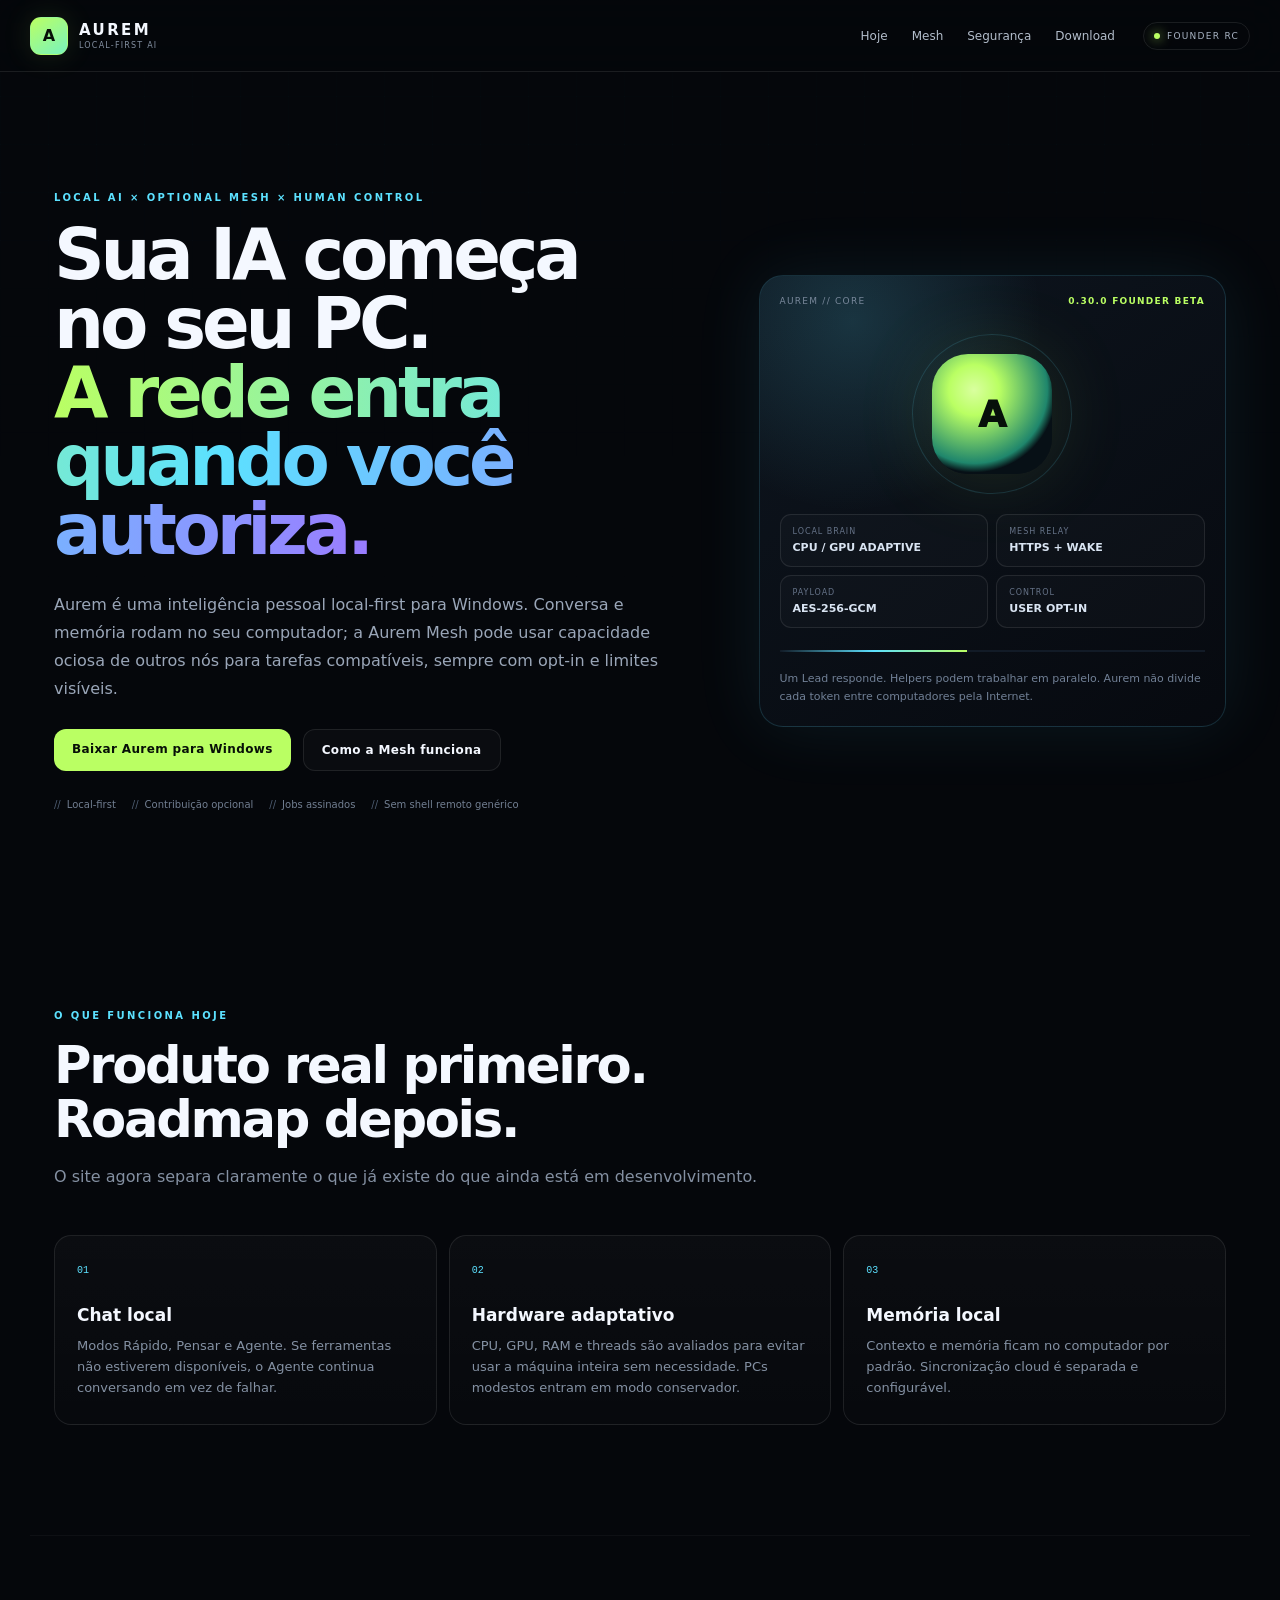
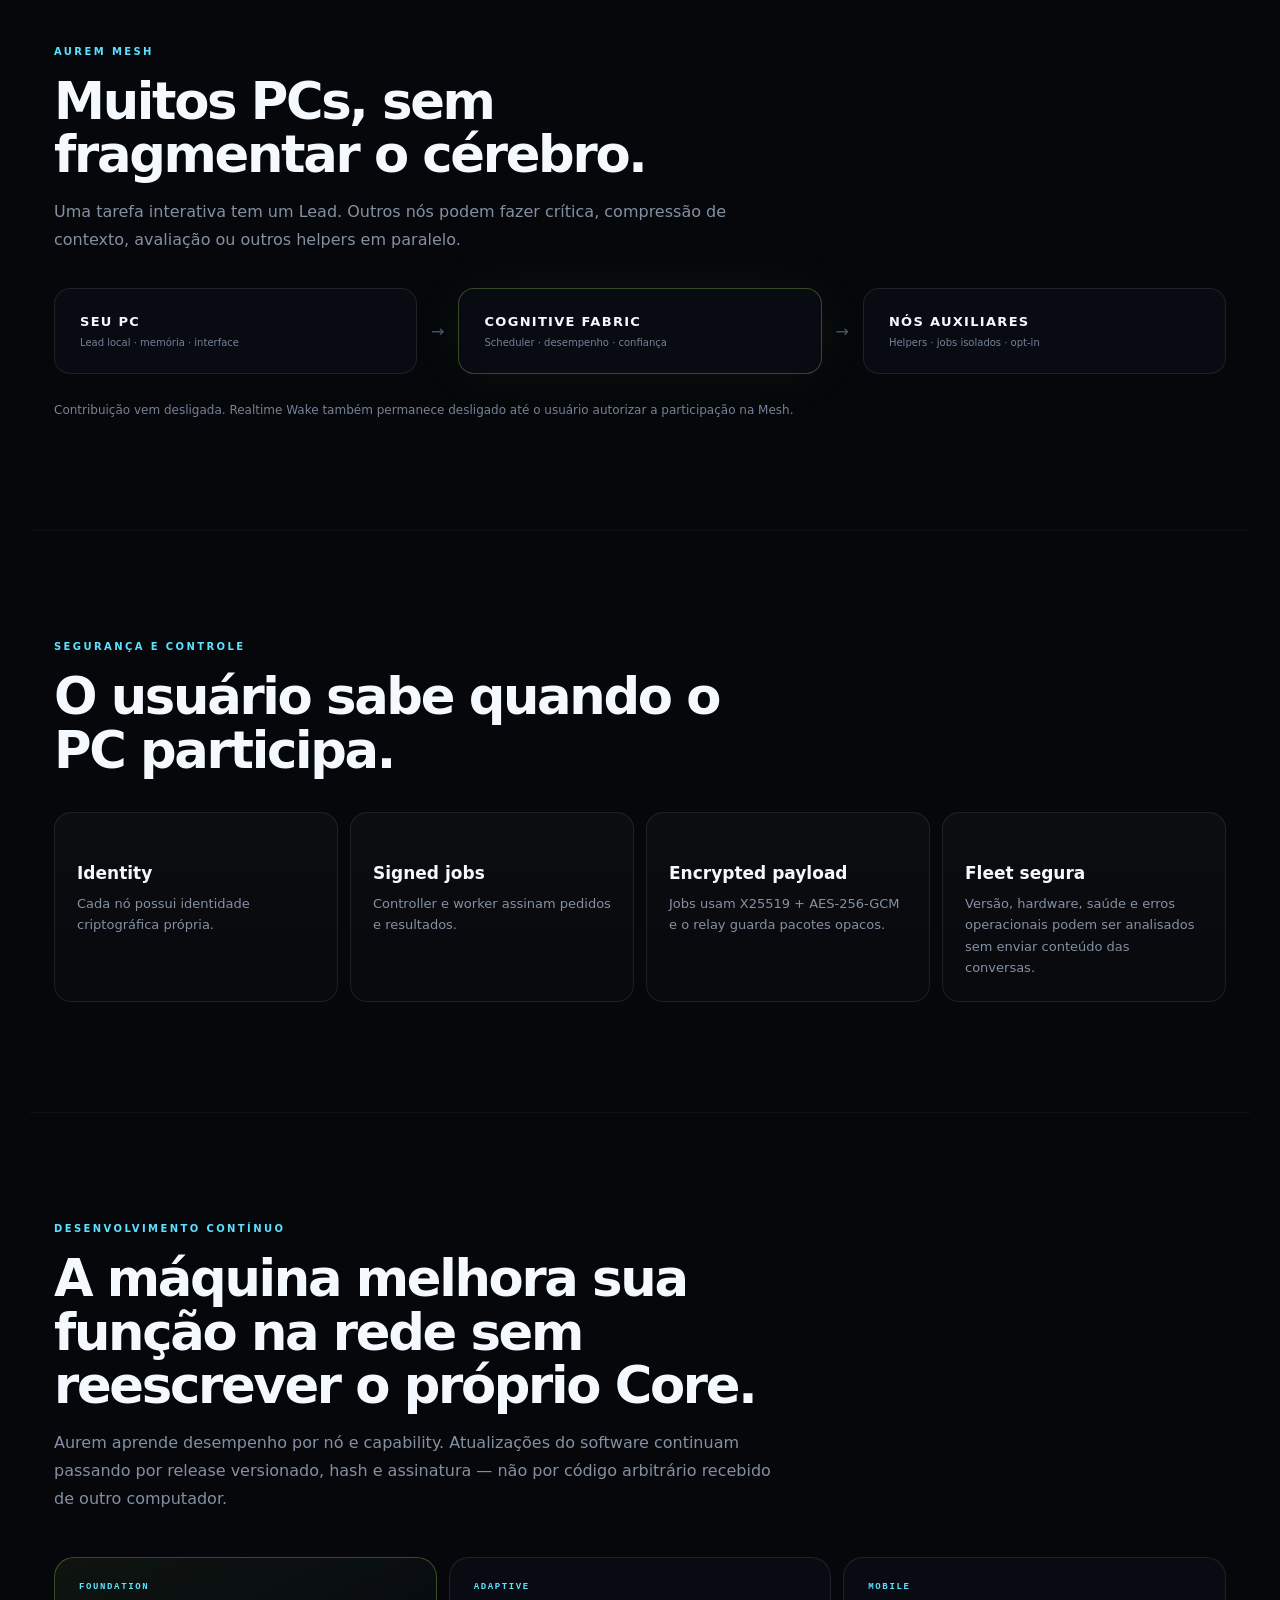
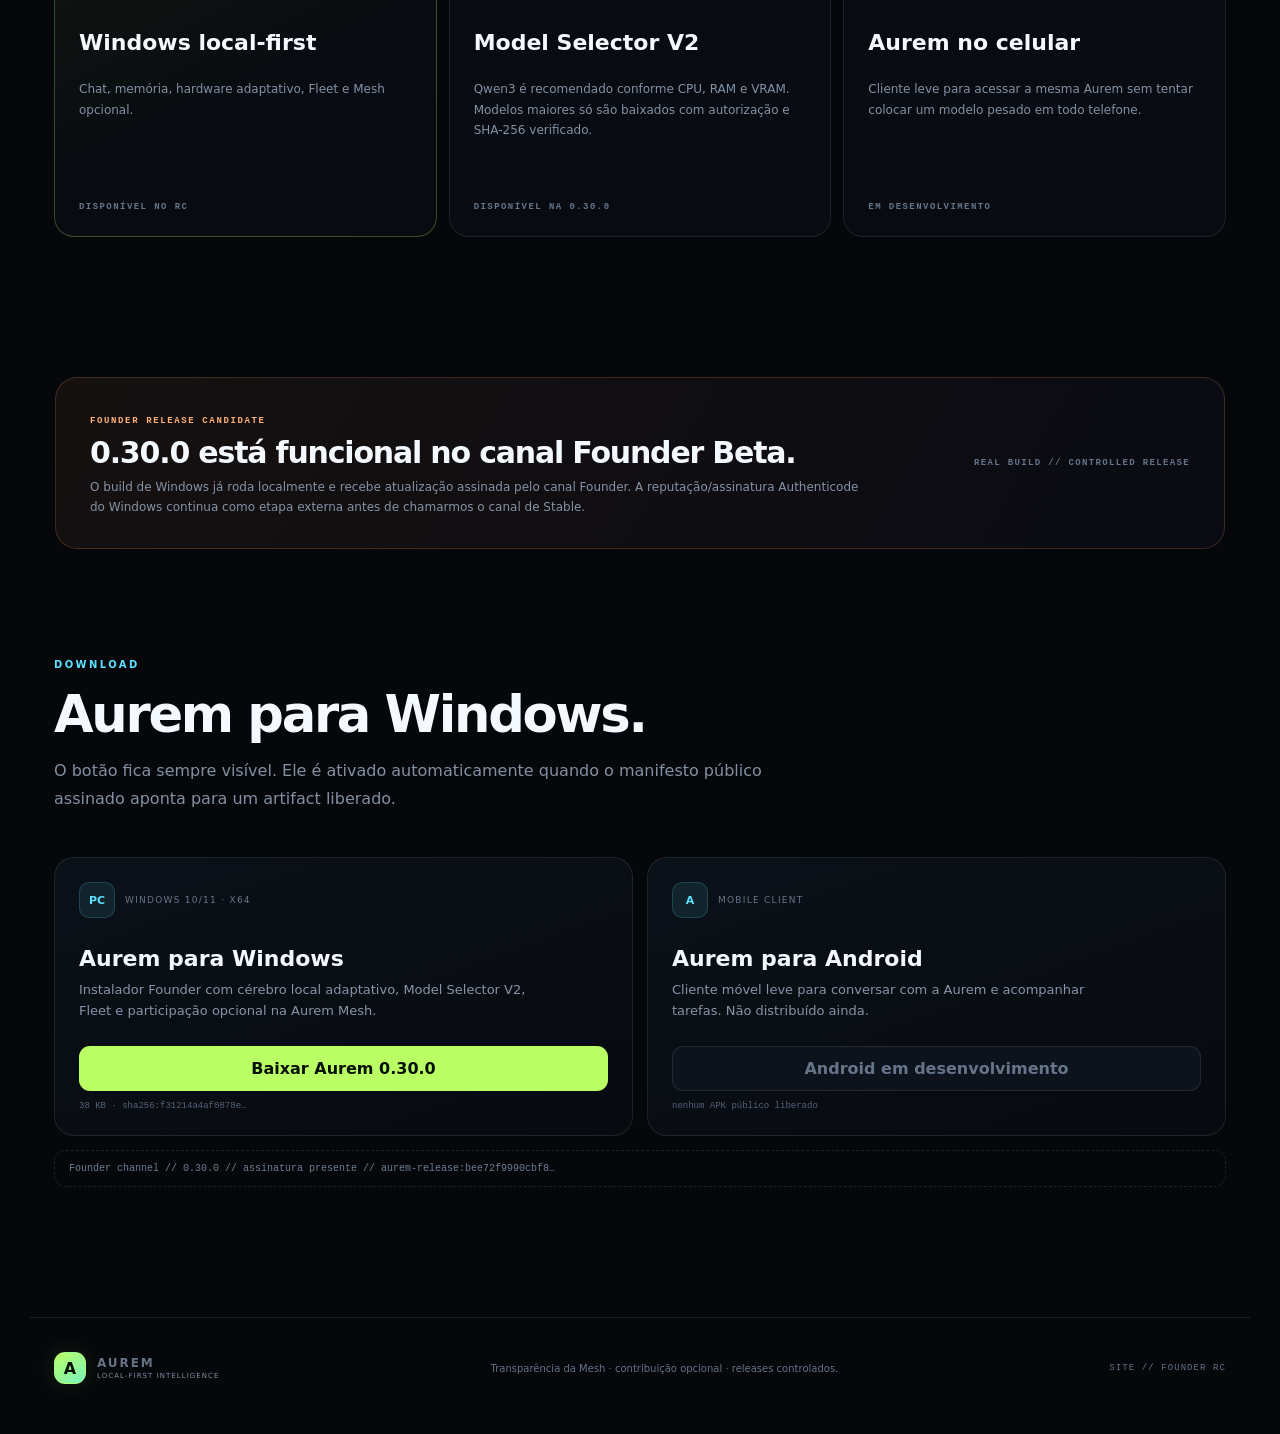
==== commit 75efb739: "release: promote Aurem 0.30.0" ====
--- a/index.html
+++ b/index.html
@@ -42,7 +42,7 @@
         </div>
       </div>
       <aside class="command-card" aria-label="Estado da arquitetura Aurem">
-        <div class="panel-head"><span>AUREM // CORE</span><b>0.29.2 FOUNDER RC</b></div>
+        <div class="panel-head"><span>AUREM // CORE</span><b>0.30.0 FOUNDER BETA</b></div>
         <div class="nexus-orb"><span>A</span></div>
         <div class="telemetry">
           <div><small>LOCAL BRAIN</small><strong>CPU / GPU ADAPTIVE</strong></div>
@@ -105,7 +105,7 @@
       </div>
       <div class="plan-grid">
         <article class="plan featured"><span>FOUNDATION</span><h3>Windows local-first</h3><p>Chat, memória, hardware adaptativo, Fleet e Mesh opcional.</p><strong>DISPONÍVEL NO RC</strong></article>
-        <article class="plan"><span>NEXT</span><h3>Mais inteligência</h3><p>Model selector maior, melhores helpers, roteamento por especialidade e evolução da experiência.</p><strong>ROADMAP</strong></article>
+        <article class="plan"><span>ADAPTIVE</span><h3>Model Selector V2</h3><p>Qwen3 é recomendado conforme CPU, RAM e VRAM. Modelos maiores só são baixados com autorização e SHA-256 verificado.</p><strong>DISPONÍVEL NA 0.30.0</strong></article>
         <article class="plan"><span>MOBILE</span><h3>Aurem no celular</h3><p>Cliente leve para acessar a mesma Aurem sem tentar colocar um modelo pesado em todo telefone.</p><strong>EM DESENVOLVIMENTO</strong></article>
       </div>
     </section>
@@ -113,7 +113,7 @@
     <section class="beta-warning">
       <div>
         <span>FOUNDER RELEASE CANDIDATE</span>
-        <h2>0.29.2 está funcional no canal Founder Beta.</h2>
+        <h2>0.30.0 está funcional no canal Founder Beta.</h2>
         <p>O build de Windows já roda localmente e recebe atualização assinada pelo canal Founder. A reputação/assinatura Authenticode do Windows continua como etapa externa antes de chamarmos o canal de Stable.</p>
       </div>
       <b>REAL BUILD // CONTROLLED RELEASE</b>
@@ -129,8 +129,8 @@
         <article class="download-card" data-platform="windows">
           <div><span class="platform-icon">PC</span><small>WINDOWS 10/11 · X64</small></div>
           <h3>Aurem para Windows</h3>
-          <p>Instalador Founder com cérebro local leve, hardware adaptativo, Fleet e participação opcional na Aurem Mesh.</p>
-          <a class="download-action ready" href="https://github.com/williamoleo-creator/aurem-releases/releases/download/v0.29.2/Aurem-Setup-0.29.2.exe">Baixar Aurem 0.29.2</a>
+          <p>Instalador Founder com cérebro local adaptativo, Model Selector V2, Fleet e participação opcional na Aurem Mesh.</p>
+          <a class="download-action ready" href="https://github.com/williamoleo-creator/aurem-releases/releases/download/v0.30.0/Aurem-Setup-0.30.0.exe">Baixar Aurem 0.30.0</a>
           <code>Setup de 36 KB · instala e cria atalho automaticamente</code>
         </article>
         <article class="download-card" data-platform="android">
@@ -150,6 +150,6 @@
     <p><a href="transparency.html">Transparência da Mesh</a> · contribuição opcional · releases controlados.</p>
     <span id="buildLabel">SITE // FOUNDER RC</span>
   </footer>
-  <script src="app.js?v=20260920-0292"></script>
+  <script src="app.js?v=20260924-0300"></script>
 </body>
 </html>
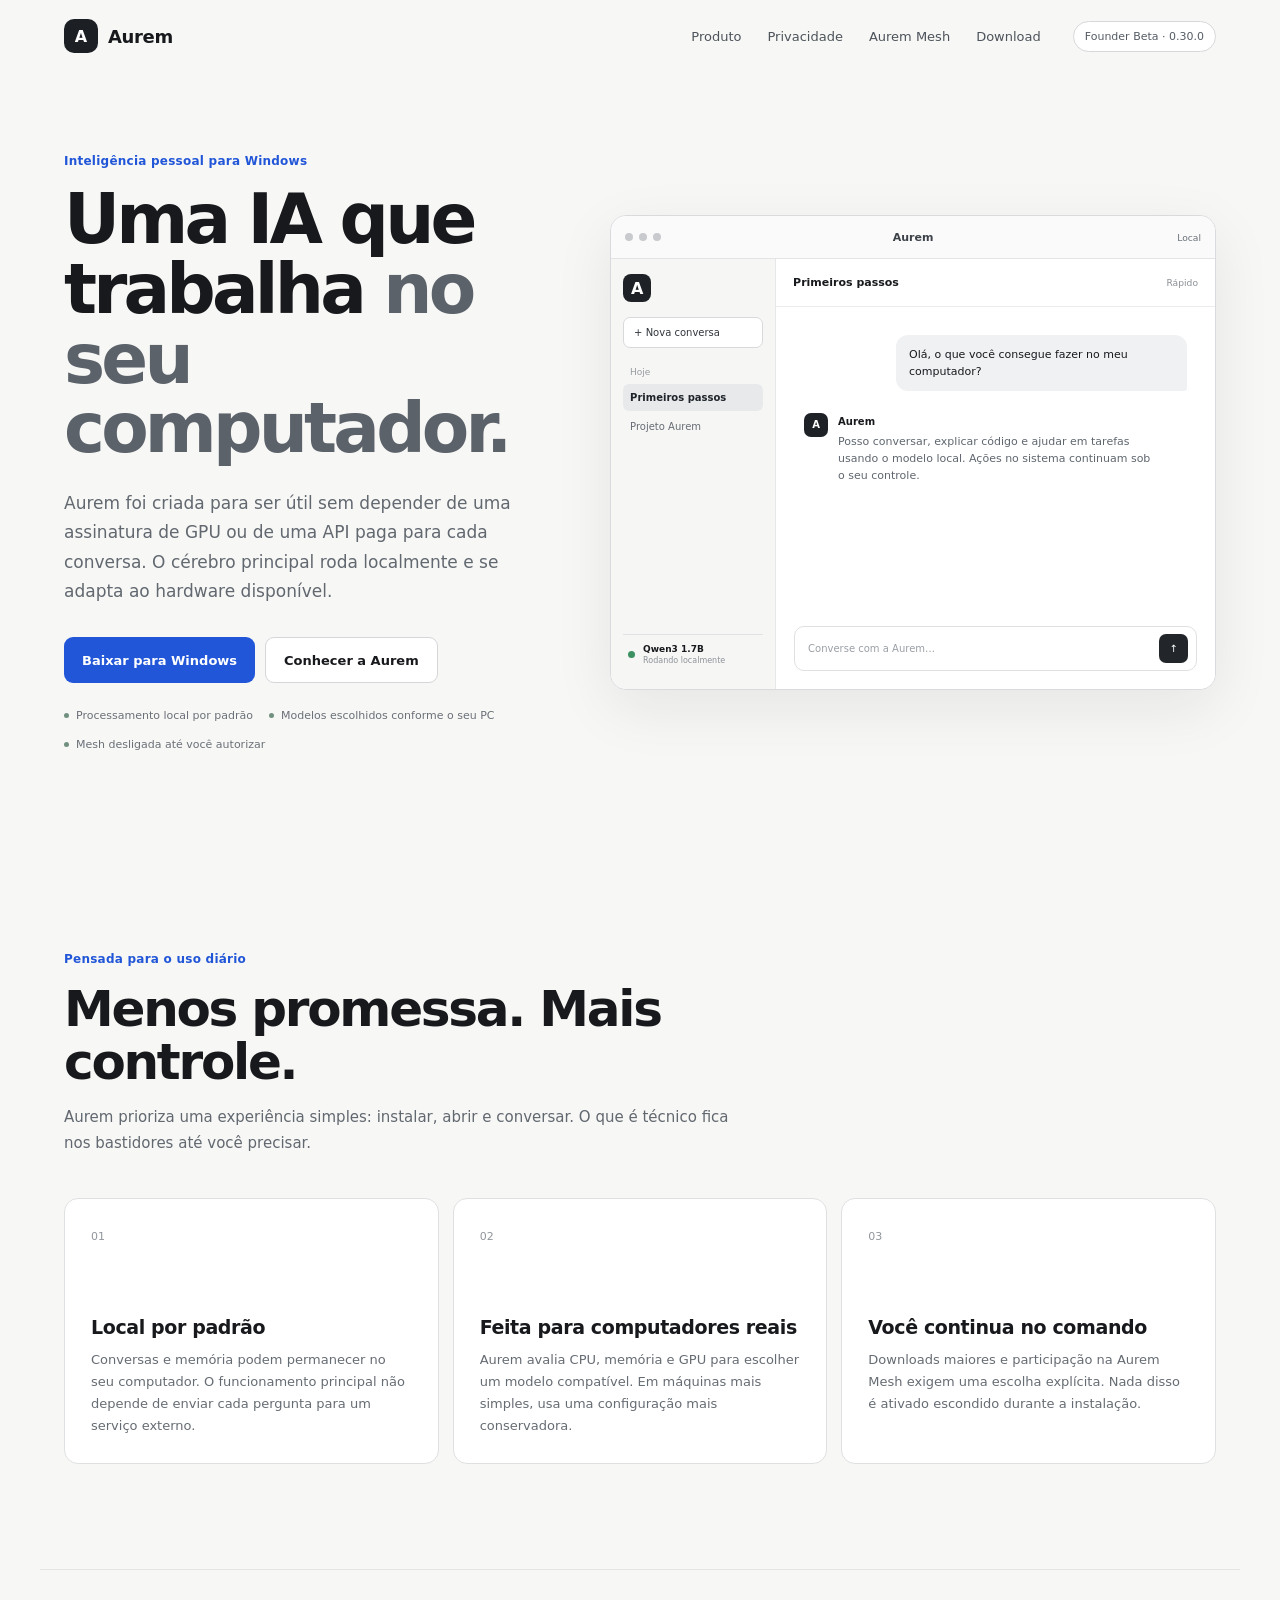
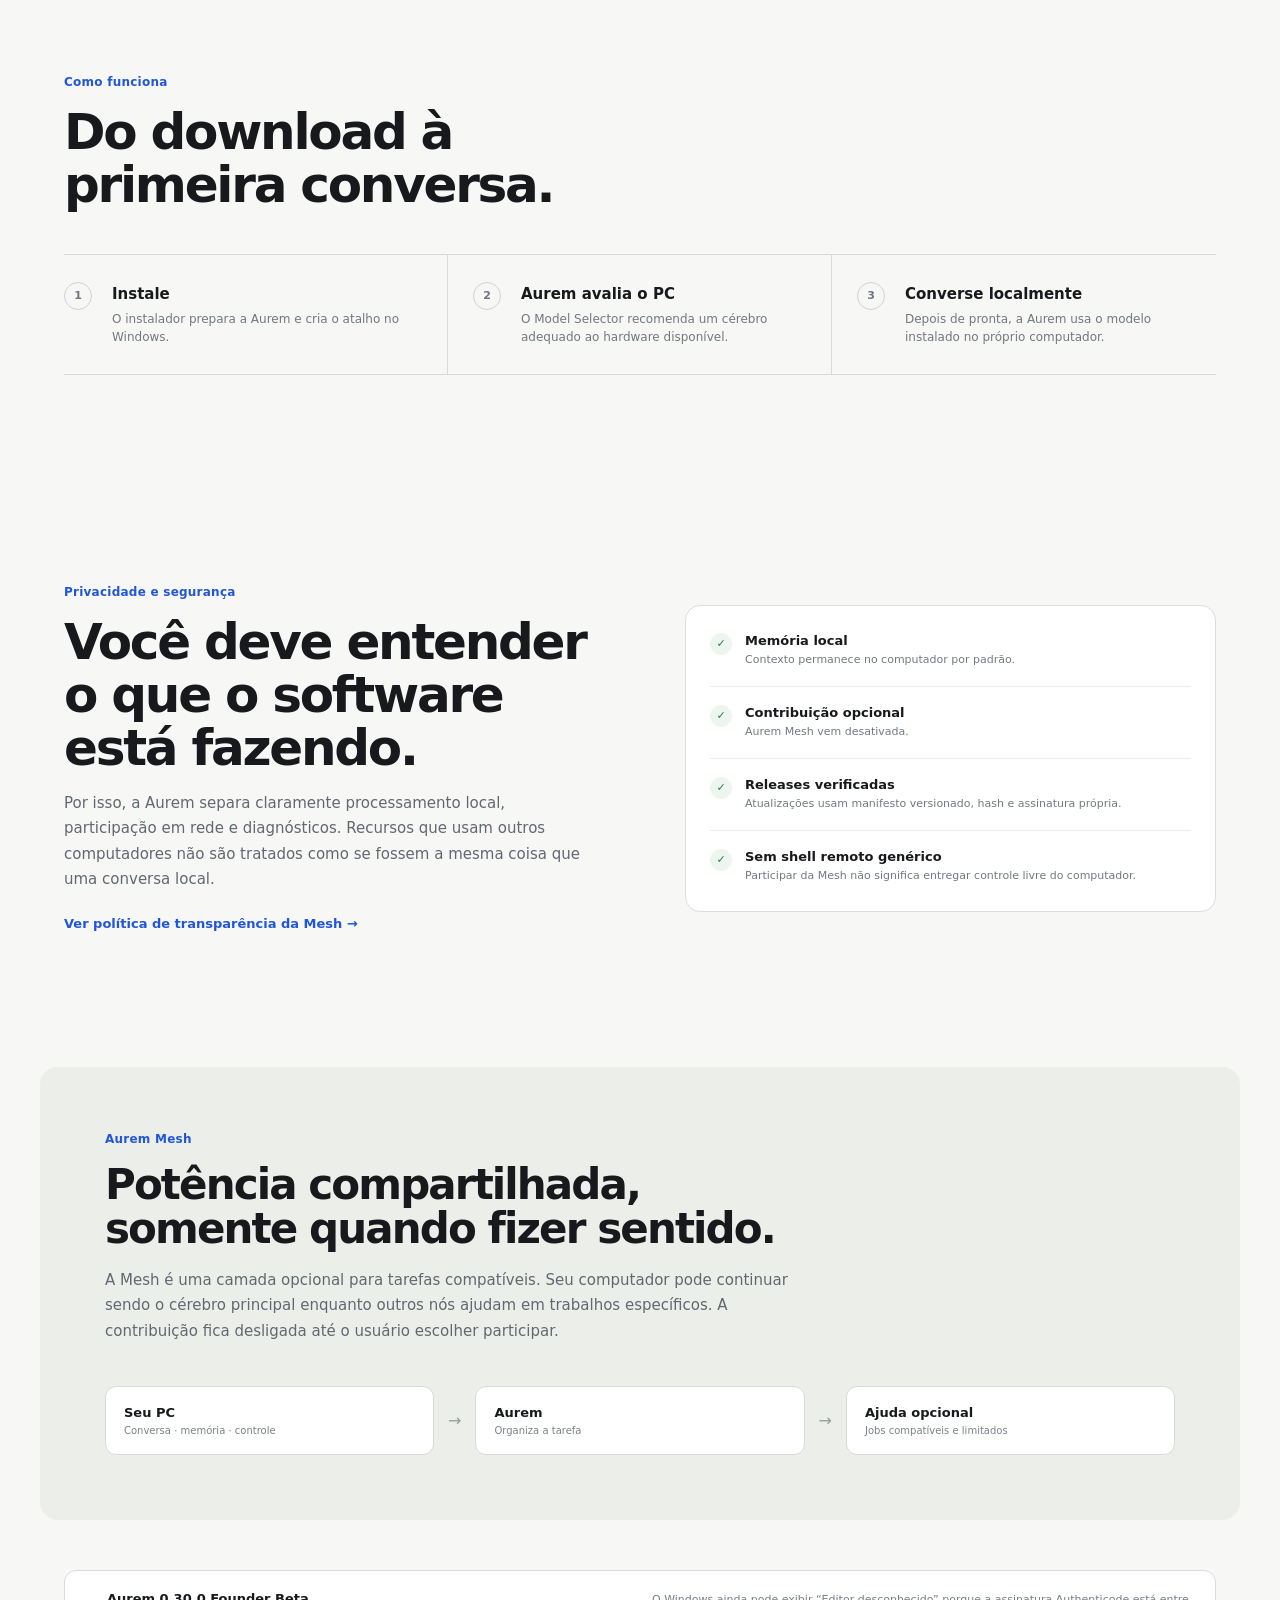
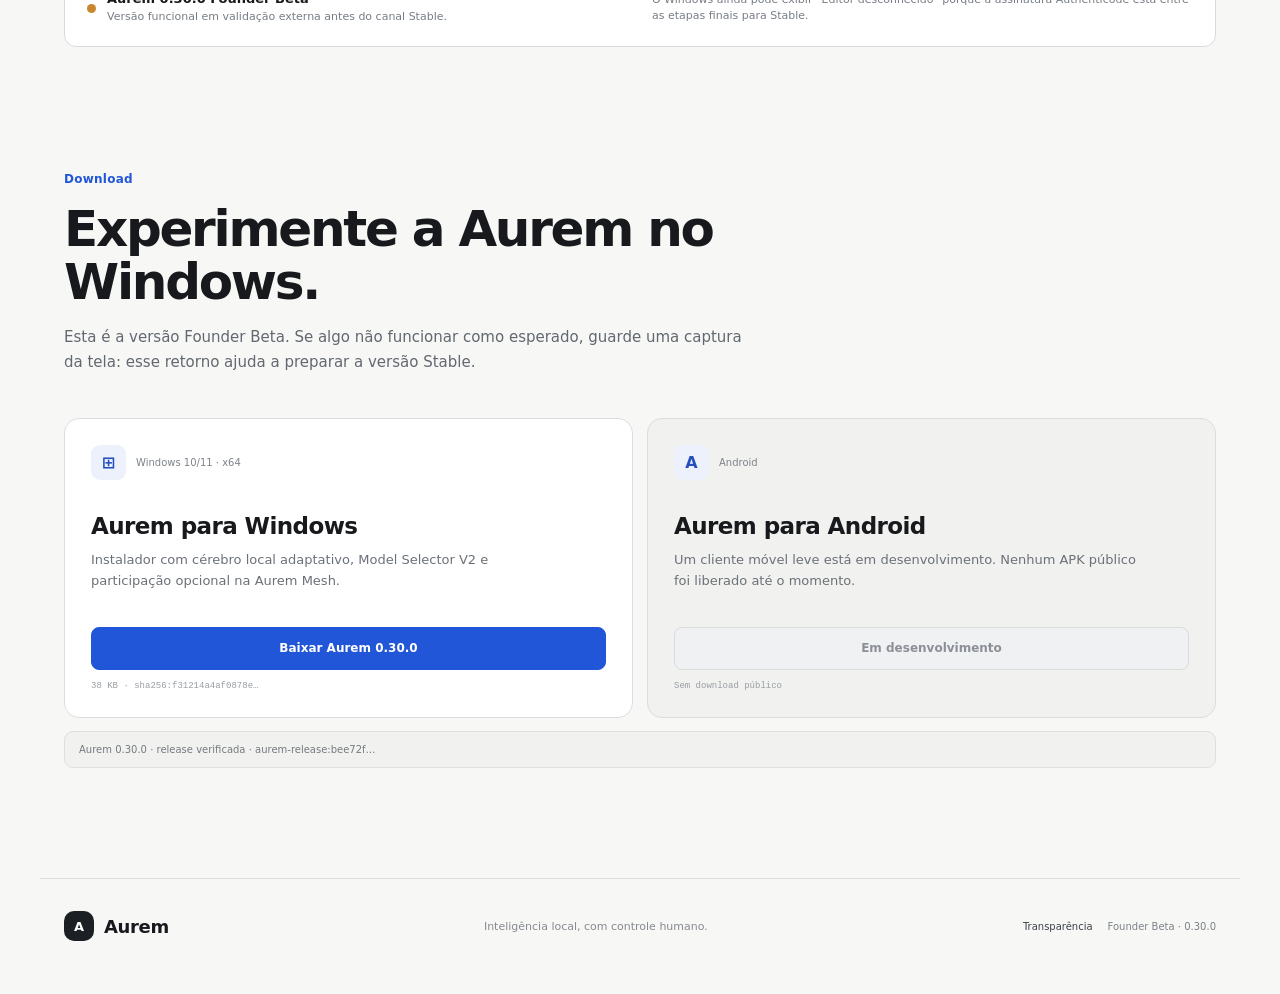
==== commit cb1bb7c4: "design: humanize Aurem public experience" ====
--- a/index.html
+++ b/index.html
@@ -3,153 +3,177 @@
 <head>
   <meta charset="utf-8" />
   <meta name="viewport" content="width=device-width,initial-scale=1" />
-  <meta name="theme-color" content="#05070b" />
-  <meta name="description" content="Aurem — inteligência local-first para Windows, com Mesh opcional e controle do usuário." />
-  <title>Aurem — IA local para Windows</title>
+  <meta name="theme-color" content="#f7f7f5" />
+  <meta name="description" content="Aurem — uma inteligência pessoal que roda no seu computador, com controle e privacidade por padrão." />
+  <title>Aurem — sua IA no seu computador</title>
   <link rel="stylesheet" href="styles.css" />
 </head>
 <body>
-  <div class="grid-bg"></div>
-  <header class="nav-shell">
+  <header class="site-header">
     <a class="brand" href="#top" aria-label="Aurem início">
-      <span class="brand-core">A</span>
-      <span><strong>AUREM</strong><small>LOCAL-FIRST AI</small></span>
+      <span class="brand-mark">A</span>
+      <span class="brand-name">Aurem</span>
     </a>
-    <nav>
-      <a href="#today">Hoje</a>
-      <a href="#mesh">Mesh</a>
-      <a href="#security">Segurança</a>
+    <nav aria-label="Navegação principal">
+      <a href="#produto">Produto</a>
+      <a href="#privacidade">Privacidade</a>
+      <a href="#mesh">Aurem Mesh</a>
       <a href="#download">Download</a>
     </nav>
-    <span class="network-pill"><i></i> FOUNDER RC</span>
+    <span class="release-badge">Founder Beta · 0.30.0</span>
   </header>
 
   <main id="top">
-    <section class="hero">
-      <div class="hero-copy">
-        <p class="kicker">LOCAL AI × OPTIONAL MESH × HUMAN CONTROL</p>
-        <h1>Sua IA começa no seu PC.<br><em>A rede entra quando você autoriza.</em></h1>
-        <p class="lead">Aurem é uma inteligência pessoal local-first para Windows. Conversa e memória rodam no seu computador; a Aurem Mesh pode usar capacidade ociosa de outros nós para tarefas compatíveis, sempre com opt-in e limites visíveis.</p>
+    <section class="hero">      <div class="hero-copy">
+        <p class="eyebrow">Inteligência pessoal para Windows</p>
+        <h1>Uma IA que trabalha <span>no seu computador.</span></h1>
+        <p class="lead">Aurem foi criada para ser útil sem depender de uma assinatura de GPU ou de uma API paga para cada conversa. O cérebro principal roda localmente e se adapta ao hardware disponível.</p>
         <div class="hero-actions">
-          <a class="cta primary" href="#download">Baixar Aurem para Windows</a>
-          <a class="cta secondary" href="#mesh">Como a Mesh funciona</a>
+          <a class="button button-primary" href="#download">Baixar para Windows</a>
+          <a class="button button-secondary" href="#produto">Conhecer a Aurem</a>
         </div>
-        <div class="trust-row">
-          <span>Local-first</span>
-          <span>Contribuição opcional</span>
-          <span>Jobs assinados</span>
-          <span>Sem shell remoto genérico</span>
+        <ul class="trust-list" aria-label="Características principais">
+          <li>Processamento local por padrão</li>
+          <li>Modelos escolhidos conforme o seu PC</li>
+          <li>Mesh desligada até você autorizar</li>
+        </ul>
+      </div>
+
+      <div class="product-preview" aria-label="Prévia da interface da Aurem">
+        <div class="window-bar">
+          <div class="window-dots"><i></i><i></i><i></i></div>
+          <span>Aurem</span>
+          <small>Local</small>
+        </div>
+        <div class="window-body">
+          <aside class="preview-sidebar">
+            <div class="preview-logo">A</div>
+            <button class="new-chat">+ Nova conversa</button>
+            <p>Hoje</p>
+            <a class="active" href="#top">Primeiros passos</a>
+            <a href="#top">Projeto Aurem</a>
+            <div class="model-state"><i></i><span><b>Qwen3 1.7B</b><small>Rodando localmente</small></span></div>
+          </aside>          <div class="preview-chat">
+            <div class="chat-heading">
+              <span>Primeiros passos</span>
+              <small>Rápido</small>
+            </div>
+            <div class="chat-space">
+              <div class="message user-message">Olá, o que você consegue fazer no meu computador?</div>
+              <div class="message assistant-message">
+                <span class="mini-mark">A</span>
+                <div><b>Aurem</b><p>Posso conversar, explicar código e ajudar em tarefas usando o modelo local. Ações no sistema continuam sob o seu controle.</p></div>
+              </div>
+            </div>
+            <div class="composer"><span>Converse com a Aurem…</span><button aria-label="Enviar">↑</button></div>
+          </div>
         </div>
       </div>
-      <aside class="command-card" aria-label="Estado da arquitetura Aurem">
-        <div class="panel-head"><span>AUREM // CORE</span><b>0.30.0 FOUNDER BETA</b></div>
-        <div class="nexus-orb"><span>A</span></div>
-        <div class="telemetry">
-          <div><small>LOCAL BRAIN</small><strong>CPU / GPU ADAPTIVE</strong></div>
-          <div><small>MESH RELAY</small><strong>HTTPS + WAKE</strong></div>
-          <div><small>PAYLOAD</small><strong>AES-256-GCM</strong></div>
-          <div><small>CONTROL</small><strong>USER OPT-IN</strong></div>
-        </div>
-        <div class="signal-line"><span></span></div>
-        <p>Um Lead responde. Helpers podem trabalhar em paralelo. Aurem não divide cada token entre computadores pela Internet.</p>
-      </aside>
     </section>
 
-    <section class="section" id="today">
-      <div class="section-title">
-        <p class="kicker">O QUE FUNCIONA HOJE</p>
-        <h2>Produto real primeiro. Roadmap depois.</h2>
-        <p>O site agora separa claramente o que já existe do que ainda está em desenvolvimento.</p>
+    <section class="section" id="produto">
+      <div class="section-heading">
+        <p class="eyebrow">Pensada para o uso diário</p>
+        <h2>Menos promessa. Mais controle.</h2>
+        <p>Aurem prioriza uma experiência simples: instalar, abrir e conversar. O que é técnico fica nos bastidores até você precisar.</p>
       </div>
-      <div class="feature-grid three">
-        <article><span>01</span><h3>Chat local</h3><p>Modos Rápido, Pensar e Agente. Se ferramentas não estiverem disponíveis, o Agente continua conversando em vez de falhar.</p></article>
-        <article><span>02</span><h3>Hardware adaptativo</h3><p>CPU, GPU, RAM e threads são avaliados para evitar usar a máquina inteira sem necessidade. PCs modestos entram em modo conservador.</p></article>
-        <article><span>03</span><h3>Memória local</h3><p>Contexto e memória ficam no computador por padrão. Sincronização cloud é separada e configurável.</p></article>
+      <div class="feature-grid">
+        <article>
+          <span class="feature-number">01</span>
+          <h3>Local por padrão</h3>
+          <p>Conversas e memória podem permanecer no seu computador. O funcionamento principal não depende de enviar cada pergunta para um serviço externo.</p>
+        </article>
+        <article>
+          <span class="feature-number">02</span>
+          <h3>Feita para computadores reais</h3>          <p>Aurem avalia CPU, memória e GPU para escolher um modelo compatível. Em máquinas mais simples, usa uma configuração mais conservadora.</p>
+        </article>
+        <article>
+          <span class="feature-number">03</span>
+          <h3>Você continua no comando</h3>
+          <p>Downloads maiores e participação na Aurem Mesh exigem uma escolha explícita. Nada disso é ativado escondido durante a instalação.</p>
+        </article>
+      </div>
+    </section>
+
+    <section class="section steps-section">
+      <div class="section-heading narrow">
+        <p class="eyebrow">Como funciona</p>
+        <h2>Do download à primeira conversa.</h2>
+      </div>
+      <div class="steps">
+        <article><b>1</b><div><h3>Instale</h3><p>O instalador prepara a Aurem e cria o atalho no Windows.</p></div></article>
+        <article><b>2</b><div><h3>Aurem avalia o PC</h3><p>O Model Selector recomenda um cérebro adequado ao hardware disponível.</p></div></article>
+        <article><b>3</b><div><h3>Converse localmente</h3><p>Depois de pronta, a Aurem usa o modelo instalado no próprio computador.</p></div></article>
+      </div>
+    </section>
+
+    <section class="section split-section" id="privacidade">
+      <div>
+        <p class="eyebrow">Privacidade e segurança</p>
+        <h2>Você deve entender o que o software está fazendo.</h2>
+        <p class="section-copy">Por isso, a Aurem separa claramente processamento local, participação em rede e diagnósticos. Recursos que usam outros computadores não são tratados como se fossem a mesma coisa que uma conversa local.</p>
+        <a class="text-link" href="transparency.html">Ver política de transparência da Mesh →</a>
+      </div>
+      <div class="check-card">
+        <p><i>✓</i><span><b>Memória local</b><small>Contexto permanece no computador por padrão.</small></span></p>
+        <p><i>✓</i><span><b>Contribuição opcional</b><small>Aurem Mesh vem desativada.</small></span></p>        <p><i>✓</i><span><b>Releases verificadas</b><small>Atualizações usam manifesto versionado, hash e assinatura própria.</small></span></p>
+        <p><i>✓</i><span><b>Sem shell remoto genérico</b><small>Participar da Mesh não significa entregar controle livre do computador.</small></span></p>
       </div>
     </section>
 
     <section class="section mesh-section" id="mesh">
-      <div class="section-title compact">
-        <p class="kicker">AUREM MESH</p>
-        <h2>Muitos PCs, sem fragmentar o cérebro.</h2>
-        <p>Uma tarefa interativa tem um Lead. Outros nós podem fazer crítica, compressão de contexto, avaliação ou outros helpers em paralelo.</p>
+      <div class="mesh-copy">
+        <p class="eyebrow">Aurem Mesh</p>
+        <h2>Potência compartilhada, somente quando fizer sentido.</h2>
+        <p>A Mesh é uma camada opcional para tarefas compatíveis. Seu computador pode continuar sendo o cérebro principal enquanto outros nós ajudam em trabalhos específicos. A contribuição fica desligada até o usuário escolher participar.</p>
       </div>
-      <div class="mesh-flow">
-        <div class="node-card"><b>SEU PC</b><small>Lead local · memória · interface</small></div>
-        <div class="flow-arrow">→</div>
-        <div class="node-card core"><b>COGNITIVE FABRIC</b><small>Scheduler · desempenho · confiança</small></div>
-        <div class="flow-arrow">→</div>
-        <div class="node-card"><b>NÓS AUXILIARES</b><small>Helpers · jobs isolados · opt-in</small></div>
-      </div>
-      <p class="mesh-note">Contribuição vem desligada. Realtime Wake também permanece desligado até o usuário autorizar a participação na Mesh.</p>
-    </section>
-
-    <section class="section" id="security">
-      <div class="section-title compact">
-        <p class="kicker">SEGURANÇA E CONTROLE</p>
-        <h2>O usuário sabe quando o PC participa.</h2>
-      </div>
-      <div class="feature-grid four">
-        <article><h3>Identity</h3><p>Cada nó possui identidade criptográfica própria.</p></article>
-        <article><h3>Signed jobs</h3><p>Controller e worker assinam pedidos e resultados.</p></article>
-        <article><h3>Encrypted payload</h3><p>Jobs usam X25519 + AES-256-GCM e o relay guarda pacotes opacos.</p></article>
-        <article><h3>Fleet segura</h3><p>Versão, hardware, saúde e erros operacionais podem ser analisados sem enviar conteúdo das conversas.</p></article>
+      <div class="mesh-diagram" aria-label="Fluxo simplificado da Aurem Mesh">
+        <div><span>Seu PC</span><small>Conversa · memória · controle</small></div>
+        <b>→</b>
+        <div><span>Aurem</span><small>Organiza a tarefa</small></div>
+        <b>→</b>
+        <div><span>Ajuda opcional</span><small>Jobs compatíveis e limitados</small></div>
       </div>
     </section>
 
-    <section class="section community-section">
-      <div class="section-title">
-        <p class="kicker">DESENVOLVIMENTO CONTÍNUO</p>
-        <h2>A máquina melhora sua função na rede sem reescrever o próprio Core.</h2>
-        <p>Aurem aprende desempenho por nó e capability. Atualizações do software continuam passando por release versionado, hash e assinatura — não por código arbitrário recebido de outro computador.</p>
+    <section class="release-note">
+      <div>
+        <span class="status-dot"></span>
+        <p><b>Aurem 0.30.0 Founder Beta</b><small>Versão funcional em validação externa antes do canal Stable.</small></p>
       </div>
-      <div class="plan-grid">
-        <article class="plan featured"><span>FOUNDATION</span><h3>Windows local-first</h3><p>Chat, memória, hardware adaptativo, Fleet e Mesh opcional.</p><strong>DISPONÍVEL NO RC</strong></article>
-        <article class="plan"><span>ADAPTIVE</span><h3>Model Selector V2</h3><p>Qwen3 é recomendado conforme CPU, RAM e VRAM. Modelos maiores só são baixados com autorização e SHA-256 verificado.</p><strong>DISPONÍVEL NA 0.30.0</strong></article>
-        <article class="plan"><span>MOBILE</span><h3>Aurem no celular</h3><p>Cliente leve para acessar a mesma Aurem sem tentar colocar um modelo pesado em todo telefone.</p><strong>EM DESENVOLVIMENTO</strong></article>
-      </div>
-    </section>
-
-    <section class="beta-warning">
-      <div>
-        <span>FOUNDER RELEASE CANDIDATE</span>
-        <h2>0.30.0 está funcional no canal Founder Beta.</h2>
-        <p>O build de Windows já roda localmente e recebe atualização assinada pelo canal Founder. A reputação/assinatura Authenticode do Windows continua como etapa externa antes de chamarmos o canal de Stable.</p>
-      </div>
-      <b>REAL BUILD // CONTROLLED RELEASE</b>
+      <p class="release-warning">O Windows ainda pode exibir “Editor desconhecido” porque a assinatura Authenticode está entre as etapas finais para Stable.</p>
     </section>
 
     <section class="section download-section" id="download">
-      <div class="section-title">
-        <p class="kicker">DOWNLOAD</p>
-        <h2>Aurem para Windows.</h2>
-        <p>O botão fica sempre visível. Ele é ativado automaticamente quando o manifesto público assinado aponta para um artifact liberado.</p>
+      <div class="section-heading">
+        <p class="eyebrow">Download</p>
+        <h2>Experimente a Aurem no Windows.</h2>
+        <p>Esta é a versão Founder Beta. Se algo não funcionar como esperado, guarde uma captura da tela: esse retorno ajuda a preparar a versão Stable.</p>
       </div>
-      <div class="download-grid" id="downloadGrid">
-        <article class="download-card" data-platform="windows">
-          <div><span class="platform-icon">PC</span><small>WINDOWS 10/11 · X64</small></div>
+      <div class="download-grid" id="downloadGrid">        <article class="download-card" data-platform="windows">
+          <div class="platform-row"><span class="platform-icon">⊞</span><small>Windows 10/11 · x64</small></div>
           <h3>Aurem para Windows</h3>
-          <p>Instalador Founder com cérebro local adaptativo, Model Selector V2, Fleet e participação opcional na Aurem Mesh.</p>
+          <p>Instalador com cérebro local adaptativo, Model Selector V2 e participação opcional na Aurem Mesh.</p>
           <a class="download-action ready" href="https://github.com/williamoleo-creator/aurem-releases/releases/download/v0.30.0/Aurem-Setup-0.30.0.exe">Baixar Aurem 0.30.0</a>
-          <code>Setup de 36 KB · instala e cria atalho automaticamente</code>
+          <code>Setup inicial · instalação guiada</code>
         </article>
-        <article class="download-card" data-platform="android">
-          <div><span class="platform-icon">A</span><small>MOBILE CLIENT</small></div>
+        <article class="download-card muted-card" data-platform="android">
+          <div class="platform-row"><span class="platform-icon">A</span><small>Android</small></div>
           <h3>Aurem para Android</h3>
-          <p>Cliente móvel leve para conversar com a Aurem e acompanhar tarefas. Não distribuído ainda.</p>
-          <button disabled>Android em desenvolvimento</button>
-          <code>nenhum APK público liberado</code>
+          <p>Um cliente móvel leve está em desenvolvimento. Nenhum APK público foi liberado até o momento.</p>
+          <button disabled>Em desenvolvimento</button>
+          <code>Sem download público</code>
         </article>
       </div>
-      <div class="release-status" id="releaseStatus">Founder channel // verificando release público…</div>
+      <div class="release-status" id="releaseStatus">Verificando a versão pública…</div>
     </section>
   </main>
 
-  <footer>
-    <div class="brand footer-brand"><span class="brand-core">A</span><span><strong>AUREM</strong><small>LOCAL-FIRST INTELLIGENCE</small></span></div>
-    <p><a href="transparency.html">Transparência da Mesh</a> · contribuição opcional · releases controlados.</p>
-    <span id="buildLabel">SITE // FOUNDER RC</span>
+  <footer class="site-footer">
+    <div class="brand footer-brand"><span class="brand-mark">A</span><span class="brand-name">Aurem</span></div>
+    <p>Inteligência local, com controle humano.</p>
+    <div><a href="transparency.html">Transparência</a><span id="buildLabel">Founder Beta · 0.30.0</span></div>
   </footer>
-  <script src="app.js?v=20260924-0300"></script>
+  <script src="app.js?v=20260926-human-ui"></script>
 </body>
-</html>
+</html>
--- a/styles.css
+++ b/styles.css
@@ -1,39 +1,122 @@
-:root {
-  color-scheme: dark;
-  --bg:#05070b; --panel:#0a0f16; --panel2:#0d141e;
-  --text:#f4f8ff; --muted:#8490a2; --line:rgba(255,255,255,.09);
-  --lime:#baff63; --cyan:#5ce1ff; --violet:#9a7cff;
-  --glow:0 0 70px rgba(92,225,255,.09);
+:root{
+  color-scheme:light;
+  --bg:#f7f7f5; --surface:#ffffff; --surface-soft:#f1f2f4;
+  --text:#17191c; --muted:#626870; --subtle:#8b9097; --line:#dedfdf;
+  --blue:#2156d8; --blue-dark:#1744b2; --navy:#172033; --green:#2f7d4a;
+  --shadow:0 18px 60px rgba(28,33,40,.08);
 }
-*{box-sizing:border-box} html{scroll-behavior:smooth}
-body{margin:0;background:var(--bg);color:var(--text);font-family:Inter,ui-sans-serif,system-ui,-apple-system,Segoe UI,sans-serif;overflow-x:hidden}
-a{color:inherit;text-decoration:none} button{font:inherit}
-.grid-bg{position:fixed;inset:0;pointer-events:none;opacity:.32;background-image:linear-gradient(rgba(92,225,255,.04) 1px,transparent 1px),linear-gradient(90deg,rgba(92,225,255,.04) 1px,transparent 1px);background-size:48px 48px;mask-image:linear-gradient(to bottom,#000,transparent 78%)}
-.nav-shell{position:sticky;top:0;z-index:20;height:72px;display:flex;align-items:center;gap:28px;padding:0 max(24px,calc((100vw - 1220px)/2));border-bottom:1px solid var(--line);background:rgba(5,7,11,.78);backdrop-filter:blur(20px)}
-.brand{display:flex;align-items:center;gap:11px;min-width:max-content}.brand-core{width:38px;height:38px;border:1px solid rgba(186,255,99,.35);border-radius:11px;display:grid;place-items:center;font-weight:900;color:#071007;background:linear-gradient(145deg,var(--lime),#78f3bf);box-shadow:0 0 30px rgba(186,255,99,.12)}
-.brand strong,.brand small{display:block}.brand strong{font-size:15px;letter-spacing:.16em}.brand small{font-size:8px;color:var(--muted);letter-spacing:.15em;margin-top:2px}
-.nav-shell nav{display:flex;gap:24px;margin-left:auto}.nav-shell nav a{font-size:12px;color:#b3bdcb}.nav-shell nav a:hover{color:var(--text)}
-.network-pill{font-size:9px;letter-spacing:.14em;border:1px solid var(--line);border-radius:999px;padding:8px 10px;color:#aab5c5;display:flex;gap:7px;align-items:center}.network-pill i{width:6px;height:6px;border-radius:50%;background:var(--lime);box-shadow:0 0 12px var(--lime)}
-main{position:relative;z-index:1}.hero{min-height:calc(100vh - 72px);max-width:1220px;margin:0 auto;padding:100px 24px 70px;display:grid;grid-template-columns:minmax(0,1.15fr) minmax(360px,.85fr);gap:72px;align-items:center}
-.kicker{margin:0 0 18px;color:var(--cyan);font-size:10px;font-weight:900;letter-spacing:.24em}.hero h1{font-size:clamp(42px,5.5vw,78px);line-height:.98;letter-spacing:-.06em;margin:0;max-width:820px}.hero h1 em{font-style:normal;color:transparent;background:linear-gradient(90deg,var(--lime),var(--cyan),var(--violet));background-clip:text}
-.lead{max-width:720px;color:#9aa6b8;line-height:1.75;font-size:16px;margin:26px 0}.hero-actions{display:flex;gap:12px;flex-wrap:wrap}.cta{padding:13px 18px;border-radius:12px;font-size:12px;font-weight:850;letter-spacing:.03em}.cta.primary{color:#071007;background:var(--lime)}.cta.secondary{border:1px solid var(--line);background:rgba(255,255,255,.025)}
-.trust-row{display:flex;gap:16px;flex-wrap:wrap;margin-top:28px;color:#727f92;font-size:10px}.trust-row span:before{content:'//';color:#4e5d72;margin-right:6px}
-.command-card{position:relative;overflow:hidden;border:1px solid rgba(92,225,255,.16);border-radius:24px;background:linear-gradient(145deg,rgba(14,22,32,.94),rgba(7,10,16,.96));padding:20px;box-shadow:var(--glow)}
-.command-card:before{content:'';position:absolute;inset:-40% 40% 40% -20%;background:radial-gradient(circle,rgba(92,225,255,.16),transparent 65%);pointer-events:none}.panel-head{position:relative;display:flex;justify-content:space-between;gap:12px;font-size:9px;letter-spacing:.14em;color:#78879a}.panel-head b{color:var(--lime)}
-.nexus-orb{width:120px;height:120px;margin:48px auto 40px;border-radius:36px;display:grid;place-items:center;position:relative;background:radial-gradient(circle at 35% 30%,#d9ff9f,var(--lime) 22%,#1f866c 64%,#071016 72%);box-shadow:0 0 80px rgba(186,255,99,.13)}.nexus-orb:after{content:'';position:absolute;inset:-20px;border:1px solid rgba(92,225,255,.14);border-radius:50%;transform:rotate(28deg)}.nexus-orb span{font-size:36px;font-weight:950;color:#07100a}
-.telemetry{display:grid;grid-template-columns:1fr 1fr;gap:8px}.telemetry div{border:1px solid var(--line);background:rgba(255,255,255,.02);border-radius:11px;padding:12px}.telemetry small,.telemetry strong{display:block}.telemetry small{font-size:8px;color:#657287;letter-spacing:.12em}.telemetry strong{font-size:11px;margin-top:5px;color:#d9e4f2}.signal-line{height:2px;margin:22px 0 18px;background:#121b27;overflow:hidden}.signal-line span{display:block;width:44%;height:100%;background:linear-gradient(90deg,transparent,var(--cyan),var(--lime));animation:signal 2.4s linear infinite}@keyframes signal{from{transform:translateX(-110%)}to{transform:translateX(330%)}}.command-card>p{font-size:11px;line-height:1.6;color:#718096;margin:0}
-.section{max-width:1220px;margin:0 auto;padding:110px 24px}.section-title{max-width:720px;margin-bottom:44px}.section-title.compact{margin-bottom:34px}.section-title h2{font-size:clamp(30px,4vw,52px);line-height:1.05;letter-spacing:-.045em;margin:0 0 16px}.section-title>p:last-child{color:var(--muted);line-height:1.75;margin:0}.feature-grid{display:grid;gap:12px}.feature-grid.three{grid-template-columns:repeat(3,1fr)}.feature-grid.four{grid-template-columns:repeat(4,1fr)}
-.feature-grid article{min-height:190px;border:1px solid var(--line);border-radius:17px;padding:22px;background:linear-gradient(180deg,rgba(255,255,255,.028),rgba(255,255,255,.01));transition:.2s}.feature-grid article:hover{transform:translateY(-3px);border-color:rgba(92,225,255,.25);box-shadow:var(--glow)}.feature-grid article>span{font-family:ui-monospace,monospace;font-size:10px;color:var(--cyan)}.feature-grid h3{font-size:17px;margin:28px 0 10px}.feature-grid p{margin:0;color:#8491a3;line-height:1.65;font-size:13px}
-.mesh-section{border-top:1px solid rgba(255,255,255,.04);border-bottom:1px solid rgba(255,255,255,.04)}.mesh-flow{display:grid;grid-template-columns:1fr auto 1fr auto 1fr;gap:14px;align-items:center}.node-card{border:1px solid var(--line);border-radius:16px;padding:25px;background:#080c12}.node-card.core{border-color:rgba(186,255,99,.25);box-shadow:0 0 60px rgba(186,255,99,.05)}.node-card b,.node-card small{display:block}.node-card b{font-size:13px;letter-spacing:.1em}.node-card small{margin-top:8px;color:#748196;font-size:10px}.flow-arrow{color:#4a586c}.mesh-note{max-width:760px;color:#758297;line-height:1.7;font-size:12px;margin:26px 0 0}
-.download-section{padding-bottom:130px}.download-grid{display:grid;grid-template-columns:1fr 1fr;gap:14px}.download-card{border:1px solid var(--line);border-radius:20px;padding:24px;background:linear-gradient(160deg,#0b1119,#070a0f);min-height:260px;display:flex;flex-direction:column}.download-card>div{display:flex;align-items:center;gap:10px}.platform-icon{width:36px;height:36px;border-radius:10px;display:grid;place-items:center;background:rgba(92,225,255,.09);border:1px solid rgba(92,225,255,.18);color:var(--cyan);font-size:11px;font-weight:900}.download-card small{font-size:9px;letter-spacing:.14em;color:#67758a}.download-card h3{font-size:22px;margin:28px 0 9px}.download-card p{color:#8794a7;line-height:1.6;font-size:13px;max-width:460px;margin:0 0 24px}.download-card button,.download-card .download-action{margin-top:auto;border:1px solid var(--line);border-radius:11px;padding:12px;background:#0d131c;color:#667489;font-weight:800;cursor:not-allowed;text-decoration:none;text-align:center}.download-card button.ready,.download-card .download-action.ready{background:var(--lime);color:#071007;border-color:transparent;cursor:pointer}.download-card code{margin-top:10px;color:#566276;font-size:9px}.release-status{margin-top:14px;border:1px dashed rgba(255,255,255,.1);border-radius:12px;padding:12px 14px;color:#6f7d90;font:10px ui-monospace,monospace}
-footer{position:relative;z-index:1;border-top:1px solid var(--line);max-width:1220px;margin:0 auto;padding:34px 24px 50px;display:grid;grid-template-columns:auto 1fr auto;align-items:center;gap:28px;color:#667386}.footer-brand{pointer-events:none}.footer-brand .brand-core{width:32px;height:32px}.footer-brand strong{font-size:12px}.footer-brand small{font-size:7px}footer p{font-size:10px;text-align:center}#buildLabel{font:9px ui-monospace,monospace;letter-spacing:.12em}
-@media(max-width:900px){.nav-shell nav{display:none}.hero{grid-template-columns:1fr;padding-top:70px}.command-card{max-width:620px}.feature-grid.three,.feature-grid.four{grid-template-columns:1fr 1fr}.mesh-flow{grid-template-columns:1fr}.flow-arrow{transform:rotate(90deg);text-align:center}.download-grid{grid-template-columns:1fr}}
-@media(max-width:620px){.nav-shell{height:64px;padding:0 16px}.network-pill{margin-left:auto;font-size:0}.network-pill i{width:8px;height:8px}.hero{padding:58px 16px}.hero h1{font-size:43px}.lead{font-size:14px}.section{padding:78px 16px}.feature-grid.three,.feature-grid.four{grid-template-columns:1fr}.telemetry{grid-template-columns:1fr 1fr}.download-card{min-height:240px}footer{grid-template-columns:1fr;text-align:left}footer p{text-align:left;margin:0}.trust-row{gap:9px 13px}}
-
-.creator-section{position:relative}.creator-grid{display:grid;grid-template-columns:repeat(4,1fr);gap:12px}.creator-card{position:relative;overflow:hidden;min-height:250px;border:1px solid var(--line);border-radius:19px;padding:22px;background:linear-gradient(160deg,#0a0f17,#080b11)}.creator-card:after{content:'';position:absolute;width:150px;height:150px;border-radius:50%;right:-55px;top:-55px;filter:blur(6px);opacity:.14}.creator-card.cyan:after{background:var(--cyan)}.creator-card.violet:after{background:var(--violet)}.creator-card.lime:after{background:var(--lime)}.creator-card.orange:after{background:#ff9d5c}.creator-card>span{font:900 9px ui-monospace,monospace;letter-spacing:.18em;color:#7f8ea2}.creator-card h3{font-size:20px;margin:72px 0 10px}.creator-card p{font-size:12px;line-height:1.65;color:#7f8da0}.creator-card b{position:absolute;left:22px;bottom:20px;font:800 9px ui-monospace,monospace;color:#526076;letter-spacing:.14em}.creator-card:hover{transform:translateY(-4px);border-color:rgba(92,225,255,.24)}
-.companion-section{padding-top:70px}.companion-stage{display:grid;grid-template-columns:280px 1fr;gap:48px;align-items:center;border:1px solid rgba(154,124,255,.18);border-radius:24px;padding:34px;background:radial-gradient(circle at 18% 25%,rgba(154,124,255,.13),transparent 30%),linear-gradient(145deg,#0c1119,#070a0f)}.companion-avatar{height:280px;border-radius:30px;position:relative;display:grid;place-items:center;overflow:hidden;background:linear-gradient(145deg,#171123,#0b1017);border:1px solid rgba(154,124,255,.24)}.companion-avatar:before,.companion-avatar:after{content:'';position:absolute;border:1px solid rgba(92,225,255,.18);border-radius:50%}.companion-avatar:before{width:210px;height:210px}.companion-avatar:after{width:150px;height:250px;transform:rotate(42deg)}.companion-avatar i{position:absolute;width:104px;height:150px;border-radius:55px 55px 32px 32px;background:linear-gradient(180deg,rgba(92,225,255,.18),rgba(154,124,255,.18));box-shadow:0 0 80px rgba(154,124,255,.15)}.companion-avatar strong{position:relative;font-size:62px;z-index:2}.companion-avatar span{position:absolute;bottom:18px;font:800 9px ui-monospace,monospace;letter-spacing:.18em;color:#7a899c}.companion-copy h3{font-size:32px;letter-spacing:-.04em;margin:0 0 14px}.companion-copy p{max-width:650px;line-height:1.75;color:#8794a7}.tag-row{display:flex;gap:8px;flex-wrap:wrap;margin-top:20px}.tag-row span{border:1px solid var(--line);border-radius:999px;padding:7px 10px;font:800 9px ui-monospace,monospace;color:#8897aa}
-
-.community-section{border-top:1px solid rgba(255,255,255,.04)}.plan-grid{display:grid;grid-template-columns:repeat(3,1fr);gap:12px}.plan{min-height:280px;border:1px solid var(--line);border-radius:20px;padding:24px;background:#080c12;display:flex;flex-direction:column}.plan.featured{border-color:rgba(186,255,99,.26);background:linear-gradient(155deg,rgba(186,255,99,.055),#080c12 52%)}.plan>span{font:900 9px ui-monospace,monospace;letter-spacing:.18em;color:var(--cyan)}.plan h3{font-size:22px;margin:38px 0 12px}.plan p{font-size:12px;line-height:1.7;color:#8491a3}.plan strong{margin-top:auto;font:900 9px ui-monospace,monospace;letter-spacing:.16em;color:#66758a}.contribution-banner{margin-top:16px;border:1px solid rgba(92,225,255,.15);border-radius:20px;padding:24px;display:grid;grid-template-columns:1fr 1fr;gap:20px;align-items:center;background:linear-gradient(90deg,rgba(92,225,255,.045),rgba(154,124,255,.035))}.contribution-banner small,.contribution-banner b{display:block}.contribution-banner small{font:800 8px ui-monospace,monospace;letter-spacing:.16em;color:#647489}.contribution-banner b{margin-top:8px;font-size:18px}.contribution-banner>p{grid-column:1/-1;margin:0;color:#708097;font-size:11px;line-height:1.6}.meter-demo{display:grid;gap:7px}.meter-demo span{position:relative;overflow:hidden;border:1px solid var(--line);border-radius:8px;padding:7px 9px;font:800 8px ui-monospace,monospace;color:#9aa8ba;background:#070a0f}.meter-demo span:before{content:'';position:absolute;inset:0 auto 0 0;width:var(--w);background:linear-gradient(90deg,rgba(92,225,255,.18),rgba(186,255,99,.13));z-index:0}.meter-demo span{isolation:isolate}.meter-demo span:before{z-index:-1}
-.beta-warning{position:relative;z-index:1;max-width:1170px;margin:30px auto 0;border:1px solid rgba(255,157,92,.2);border-radius:22px;padding:30px 34px;display:grid;grid-template-columns:1fr auto;gap:28px;align-items:center;background:linear-gradient(120deg,rgba(255,157,92,.07),rgba(154,124,255,.035))}.beta-warning span{font:900 9px ui-monospace,monospace;letter-spacing:.18em;color:#ffb177}.beta-warning h2{font-size:30px;letter-spacing:-.04em;margin:8px 0}.beta-warning p{max-width:780px;color:#8693a6;line-height:1.65;font-size:12px;margin:0}.beta-warning>b{font:900 9px ui-monospace,monospace;letter-spacing:.15em;color:#64758a}
-@media(max-width:1000px){.creator-grid{grid-template-columns:1fr 1fr}.plan-grid{grid-template-columns:1fr}.companion-stage{grid-template-columns:240px 1fr}.contribution-banner{grid-template-columns:1fr}}
-@media(max-width:620px){.creator-grid{grid-template-columns:1fr}.companion-stage{grid-template-columns:1fr;padding:20px}.companion-avatar{height:230px}.beta-warning{margin:20px 16px 0;padding:24px;grid-template-columns:1fr}.beta-warning h2{font-size:25px}.contribution-banner>p{grid-column:auto}}
+*{box-sizing:border-box}
+html{scroll-behavior:smooth}
+body{margin:0;background:var(--bg);color:var(--text);font-family:"Segoe UI",Inter,system-ui,-apple-system,BlinkMacSystemFont,sans-serif;overflow-x:hidden}
+a{color:inherit;text-decoration:none}
+button{font:inherit}
+.site-header{height:72px;max-width:1200px;margin:0 auto;padding:0 24px;display:flex;align-items:center;gap:32px}
+.brand{display:flex;align-items:center;gap:10px;min-width:max-content}
+.brand-mark{width:34px;height:34px;border-radius:10px;display:grid;place-items:center;background:#1c1f24;color:#fff;font-weight:700;font-size:16px}
+.brand-name{font-size:18px;font-weight:650;letter-spacing:-.02em}
+.site-header nav{display:flex;gap:26px;margin-left:auto}
+.site-header nav a{font-size:13px;color:#4d535b}
+.site-header nav a:hover{color:#111}
+.release-badge{padding:8px 11px;border:1px solid #d7d8da;background:#fff;border-radius:999px;font-size:11px;color:#555c65}
+.hero{max-width:1200px;margin:0 auto;padding:82px 24px 96px;display:grid;grid-template-columns:minmax(0,.88fr) minmax(500px,1.12fr);gap:70px;align-items:center}
+.eyebrow{margin:0 0 17px;font-size:12px;font-weight:650;color:var(--blue);letter-spacing:.02em}
+.hero h1{margin:0;max-width:620px;font-size:clamp(48px,5.4vw,72px);line-height:1.01;letter-spacing:-.055em;font-weight:690}
+.hero h1 span{color:#5c626a}
+.lead{max-width:620px;margin:25px 0 0;color:var(--muted);font-size:17px;line-height:1.72}
+.hero-actions{display:flex;gap:10px;flex-wrap:wrap;margin-top:31px}
+.button{display:inline-flex;align-items:center;justify-content:center;min-height:46px;padding:0 18px;border-radius:9px;font-size:13px;font-weight:650}
+.button-primary{background:var(--blue);color:#fff}
+.button-primary:hover{background:var(--blue-dark)}
+.button-secondary{border:1px solid #d4d6d8;background:#fff}
+.trust-list{display:flex;gap:16px;flex-wrap:wrap;padding:0;margin:26px 0 0;list-style:none;color:#6a7078;font-size:11px}
+.trust-list li{display:flex;align-items:center;gap:7px}
+.trust-list li:before{content:"";width:5px;height:5px;border-radius:50%;background:#719080}
+.product-preview{border:1px solid #d9dade;border-radius:16px;background:#fff;box-shadow:var(--shadow);overflow:hidden}
+.window-bar{height:43px;border-bottom:1px solid #e3e4e6;display:grid;grid-template-columns:1fr auto 1fr;align-items:center;padding:0 14px;background:#fafafa;color:#6a7078;font-size:11px}
+.window-bar>span{text-align:center;font-weight:600;color:#3d4248}.window-bar>small{justify-self:end}
+.window-dots{display:flex;gap:6px}.window-dots i{width:8px;height:8px;border-radius:50%;background:#c8cace}
+.window-body{height:430px;display:grid;grid-template-columns:165px 1fr}
+.preview-sidebar{border-right:1px solid #e6e7e8;background:#f6f6f5;padding:15px 12px;display:flex;flex-direction:column}
+.preview-logo{width:28px;height:28px;border-radius:8px;background:#1e2126;color:#fff;display:grid;place-items:center;font-weight:700;margin-bottom:15px}
+.new-chat{border:1px solid #d8d9db;background:#fff;border-radius:7px;padding:9px 10px;text-align:left;font-size:10px;color:#30353b}
+.preview-sidebar>p{margin:19px 7px 7px;font-size:9px;color:#969ba0}
+.preview-sidebar>a{padding:8px 7px;border-radius:6px;font-size:10px;color:#676d74;margin-bottom:2px}
+.preview-sidebar>a.active{background:#e8e9eb;color:#1f242a;font-weight:600}
+.model-state{margin-top:auto;display:flex;gap:8px;align-items:center;padding:9px 5px;border-top:1px solid #e1e2e3}
+.model-state>i{width:7px;height:7px;border-radius:50%;background:#3d9160}.model-state b,.model-state small{display:block}
+.model-state b{font-size:9px}.model-state small{font-size:8px;color:#8d9298;margin-top:2px}.preview-chat{display:flex;flex-direction:column;min-width:0;background:#fff}
+.chat-heading{height:48px;border-bottom:1px solid #ececee;display:flex;align-items:center;justify-content:space-between;padding:0 17px;font-size:11px;font-weight:600}
+.chat-heading small{font-weight:500;color:#8b9095}
+.chat-space{padding:28px 28px 16px;display:flex;flex-direction:column;gap:22px;flex:1}
+.message{font-size:11px;line-height:1.55}.user-message{align-self:flex-end;max-width:76%;padding:11px 13px;background:#f0f1f3;border-radius:12px 12px 3px 12px}
+.assistant-message{display:flex;gap:10px;max-width:92%}.assistant-message p{margin:3px 0 0;color:#5f666e}.assistant-message b{font-size:10px}
+.mini-mark{width:24px;height:24px;flex:0 0 24px;border-radius:7px;background:#1e2126;color:#fff;display:grid;place-items:center;font-size:10px;font-weight:700}
+.composer{height:45px;margin:0 18px 18px;border:1px solid #dfe0e2;border-radius:10px;display:flex;align-items:center;padding:0 8px 0 13px;color:#9a9fa5;font-size:10px}
+.composer button{margin-left:auto;width:29px;height:29px;border:0;border-radius:7px;background:#22262b;color:#fff}
+.section{max-width:1200px;margin:0 auto;padding:105px 24px}
+.section-heading{max-width:690px;margin-bottom:42px}.section-heading.narrow{max-width:560px}
+.section-heading h2,.split-section h2,.mesh-copy h2{margin:0;font-size:clamp(34px,4vw,50px);line-height:1.06;letter-spacing:-.045em;font-weight:670}
+.section-heading>p:last-child,.section-copy,.mesh-copy>p:last-child{margin:16px 0 0;color:var(--muted);font-size:15px;line-height:1.7}
+.feature-grid{display:grid;grid-template-columns:repeat(3,1fr);gap:14px}
+.feature-grid article{min-height:260px;padding:26px;border:1px solid #dfe0e1;border-radius:14px;background:#fff}
+.feature-number{font-size:11px;color:#91969c}.feature-grid h3{margin:72px 0 11px;font-size:19px;letter-spacing:-.02em}
+.feature-grid p{margin:0;color:#666c73;font-size:13px;line-height:1.68}
+.steps-section{border-top:1px solid #e4e4e2}
+.steps{display:grid;grid-template-columns:repeat(3,1fr);border-top:1px solid #d8d9da;border-bottom:1px solid #d8d9da}
+.steps article{display:flex;gap:20px;padding:27px 25px 27px 0;border-right:1px solid #d8d9da}.steps article:not(:first-child){padding-left:25px}.steps article:last-child{border-right:0}
+.steps article>b{width:28px;height:28px;flex:0 0 28px;border:1px solid #cfd1d3;border-radius:50%;display:grid;place-items:center;font-size:11px;color:#70767d}
+.steps h3{font-size:15px;margin:3px 0 7px}.steps p{font-size:12px;line-height:1.55;color:#72787f;margin:0}
+.split-section{display:grid;grid-template-columns:1fr 1fr;gap:90px;align-items:center}
+.text-link{display:inline-block;margin-top:23px;color:var(--blue);font-size:13px;font-weight:600}
+.check-card{border:1px solid #dcdddf;border-radius:15px;background:#fff;padding:9px 24px}
+.check-card p{display:flex;gap:13px;align-items:flex-start;margin:0;padding:18px 0;border-bottom:1px solid #ececee}.check-card p:last-child{border-bottom:0}
+.check-card i{width:22px;height:22px;border-radius:50%;display:grid;place-items:center;background:#edf5ef;color:var(--green);font-size:11px;font-style:normal}
+.check-card b,.check-card small{display:block}.check-card b{font-size:13px}.check-card small{color:#737980;font-size:11px;margin-top:4px;line-height:1.45}.mesh-section{background:#eceeea;border-radius:18px;margin-top:30px;margin-bottom:90px;padding:65px}
+.mesh-copy{max-width:690px}.mesh-copy h2{font-size:42px}
+.mesh-diagram{display:grid;grid-template-columns:1fr auto 1fr auto 1fr;align-items:center;gap:14px;margin-top:42px}
+.mesh-diagram>div{background:#fff;border:1px solid #d9dbd8;border-radius:11px;padding:18px}.mesh-diagram span,.mesh-diagram small{display:block}
+.mesh-diagram span{font-size:13px;font-weight:650}.mesh-diagram small{font-size:10px;color:#7b8187;margin-top:5px}.mesh-diagram>b{color:#969b9e;font-weight:400}
+.release-note{max-width:1152px;margin:-40px auto 20px;padding:20px 22px;border:1px solid #d9dade;border-radius:12px;background:#fff;display:grid;grid-template-columns:1fr 1fr;gap:24px;align-items:center}
+.release-note>div{display:flex;align-items:center;gap:11px}.status-dot{width:9px;height:9px;border-radius:50%;background:#c8872f}
+.release-note p{margin:0}.release-note b,.release-note small{display:block}.release-note b{font-size:13px}.release-note small,.release-warning{font-size:11px;color:#777d84;line-height:1.5}.release-note small{margin-top:3px}
+.download-section{padding-bottom:110px}
+.download-grid{display:grid;grid-template-columns:1fr 1fr;gap:14px}
+.download-card{min-height:300px;padding:26px;border:1px solid #dcdddf;border-radius:15px;background:#fff;display:flex;flex-direction:column}
+.platform-row{display:flex;gap:10px;align-items:center}.platform-icon{width:35px;height:35px;border-radius:9px;display:grid;place-items:center;background:#edf1fb;color:#244fbd;font-weight:700}.platform-row small{font-size:10px;color:#7d838a}
+.download-card h3{font-size:23px;margin:33px 0 10px;letter-spacing:-.025em}.download-card p{max-width:480px;margin:0 0 25px;color:#6b7178;font-size:13px;line-height:1.65}
+.download-card button,.download-action{margin-top:auto;min-height:43px;border:1px solid #dadbdd;border-radius:8px;background:#f0f1f2;color:#8b9096;font-weight:650;font-size:12px;display:grid;place-items:center;text-align:center}
+.download-action.ready{background:var(--blue);color:#fff;border-color:var(--blue)}.download-action.ready:hover{background:var(--blue-dark)}
+.download-card code{margin-top:11px;color:#999ea4;font:9px ui-monospace,SFMono-Regular,Consolas,monospace}.muted-card{background:#f1f1ef}
+.release-status{margin-top:13px;padding:12px 14px;border:1px solid #dedfe0;border-radius:9px;background:#f1f1ef;color:#747a81;font-size:10px}
+.site-footer{max-width:1200px;margin:0 auto;padding:30px 24px 50px;border-top:1px solid #dedfdf;display:grid;grid-template-columns:auto 1fr auto;gap:25px;align-items:center}
+.footer-brand .brand-mark{width:30px;height:30px;font-size:13px}.site-footer>p{font-size:11px;color:#858a90;text-align:center}
+.site-footer>div:last-child{display:flex;gap:15px;align-items:center;font-size:10px;color:#7b8188}.site-footer a{color:#394048}.grid-bg,.command-card,.nav-shell,.brand-core,.network-pill,.kicker,.beta-warning{display:none}
+.contribution-banner{margin-top:22px;padding:24px;border:1px solid #dedfe0;border-radius:14px;background:#fff;display:grid;grid-template-columns:1fr 1fr;gap:20px}
+.contribution-banner small,.contribution-banner b{display:block}.contribution-banner small{font-size:10px;color:#888e95}.contribution-banner b{margin-top:5px;font-size:17px}
+.contribution-banner>p{grid-column:1/-1;margin:0;color:#6d737b;font-size:12px;line-height:1.6}
+.meter-demo{display:grid;gap:7px}.meter-demo span{position:relative;overflow:hidden;padding:8px 10px;border:1px solid #e0e1e2;border-radius:7px;background:#f6f6f5;font:9px ui-monospace,monospace;color:#60666d}
+.meter-demo span:before{content:"";position:absolute;inset:0 auto 0 0;width:var(--w);background:#e6edf9;z-index:0}.meter-demo span{isolation:isolate}.meter-demo span:before{z-index:-1}
+@media(max-width:980px){
+  .site-header nav{display:none}.hero{grid-template-columns:1fr;padding-top:55px}.hero-copy{max-width:720px}.product-preview{max-width:760px}
+  .feature-grid{grid-template-columns:1fr}.feature-grid article{min-height:200px}.feature-grid h3{margin-top:48px}
+  .split-section{grid-template-columns:1fr;gap:42px}.mesh-section{margin-left:16px;margin-right:16px;padding:45px}.release-note{margin-left:24px;margin-right:24px}
+}
+@media(max-width:680px){
+  .site-header{height:64px;padding:0 16px}.site-header .release-badge{display:none}
+  .hero{padding:48px 16px 72px;gap:42px;min-width:0}.hero-copy,.product-preview,.preview-chat{min-width:0;width:100%}.hero h1{font-size:42px;overflow-wrap:break-word}.lead{font-size:15px}
+  .hero-actions{display:grid;grid-template-columns:1fr 1fr}.button{padding:0 12px}.trust-list{display:grid;gap:9px}.window-body{height:390px;grid-template-columns:minmax(0,1fr)}.preview-sidebar{display:none}.user-message{max-width:88%}
+  .section{padding:76px 16px}.section-heading h2,.split-section h2,.mesh-copy h2{font-size:34px}
+  .steps{grid-template-columns:1fr}.steps article,.steps article:not(:first-child){padding:20px 0;border-right:0;border-bottom:1px solid #d8d9da}.steps article:last-child{border-bottom:0}
+  .mesh-section{padding:30px 22px}.mesh-diagram{grid-template-columns:1fr}.mesh-diagram>b{transform:rotate(90deg);text-align:center}
+  .release-note{grid-template-columns:1fr;margin:0 16px}.download-grid{grid-template-columns:1fr}.site-footer{grid-template-columns:1fr}.site-footer>p{text-align:left}.site-footer>div:last-child{justify-content:space-between}
+}
+.transparency-hero{padding-bottom:55px}
+.transparency-hero h1{max-width:760px;margin:0;font-size:clamp(46px,6vw,72px);line-height:1.02;letter-spacing:-.055em;font-weight:690}
+.transparency-hero>p:last-child{max-width:690px;margin:22px 0 0;color:var(--muted);font-size:16px;line-height:1.72}
+.transparency-content{padding-top:25px}
+.transparency-panel{margin-top:60px;padding:34px;border:1px solid #dcdddf;border-radius:16px;background:#fff;display:grid;grid-template-columns:1fr .8fr;gap:60px}
+.transparency-panel span,.security-note>span{font-size:11px;color:var(--blue);font-weight:650}.transparency-panel h2,.security-note h2{margin:9px 0 12px;font-size:30px;letter-spacing:-.035em}
+.transparency-panel p,.security-note p{color:#686e75;font-size:13px;line-height:1.65}
+.resource-list p{display:flex;justify-content:space-between;gap:20px;margin:0;padding:13px 0;border-bottom:1px solid #ececee}.resource-list p:last-child{border-bottom:0}.resource-list b{font-size:12px}.resource-list span{font-size:11px;color:#7b8188;font-weight:400}
+.security-note{margin-top:18px;padding:28px 32px;border:1px solid #e0d8cb;border-radius:14px;background:#faf7f1}.security-note>span{color:#8a5d27}.security-note h2{font-size:25px}
+@media(max-width:680px){.transparency-panel{grid-template-columns:1fr;gap:25px;padding:24px}.transparency-hero h1{font-size:45px}}
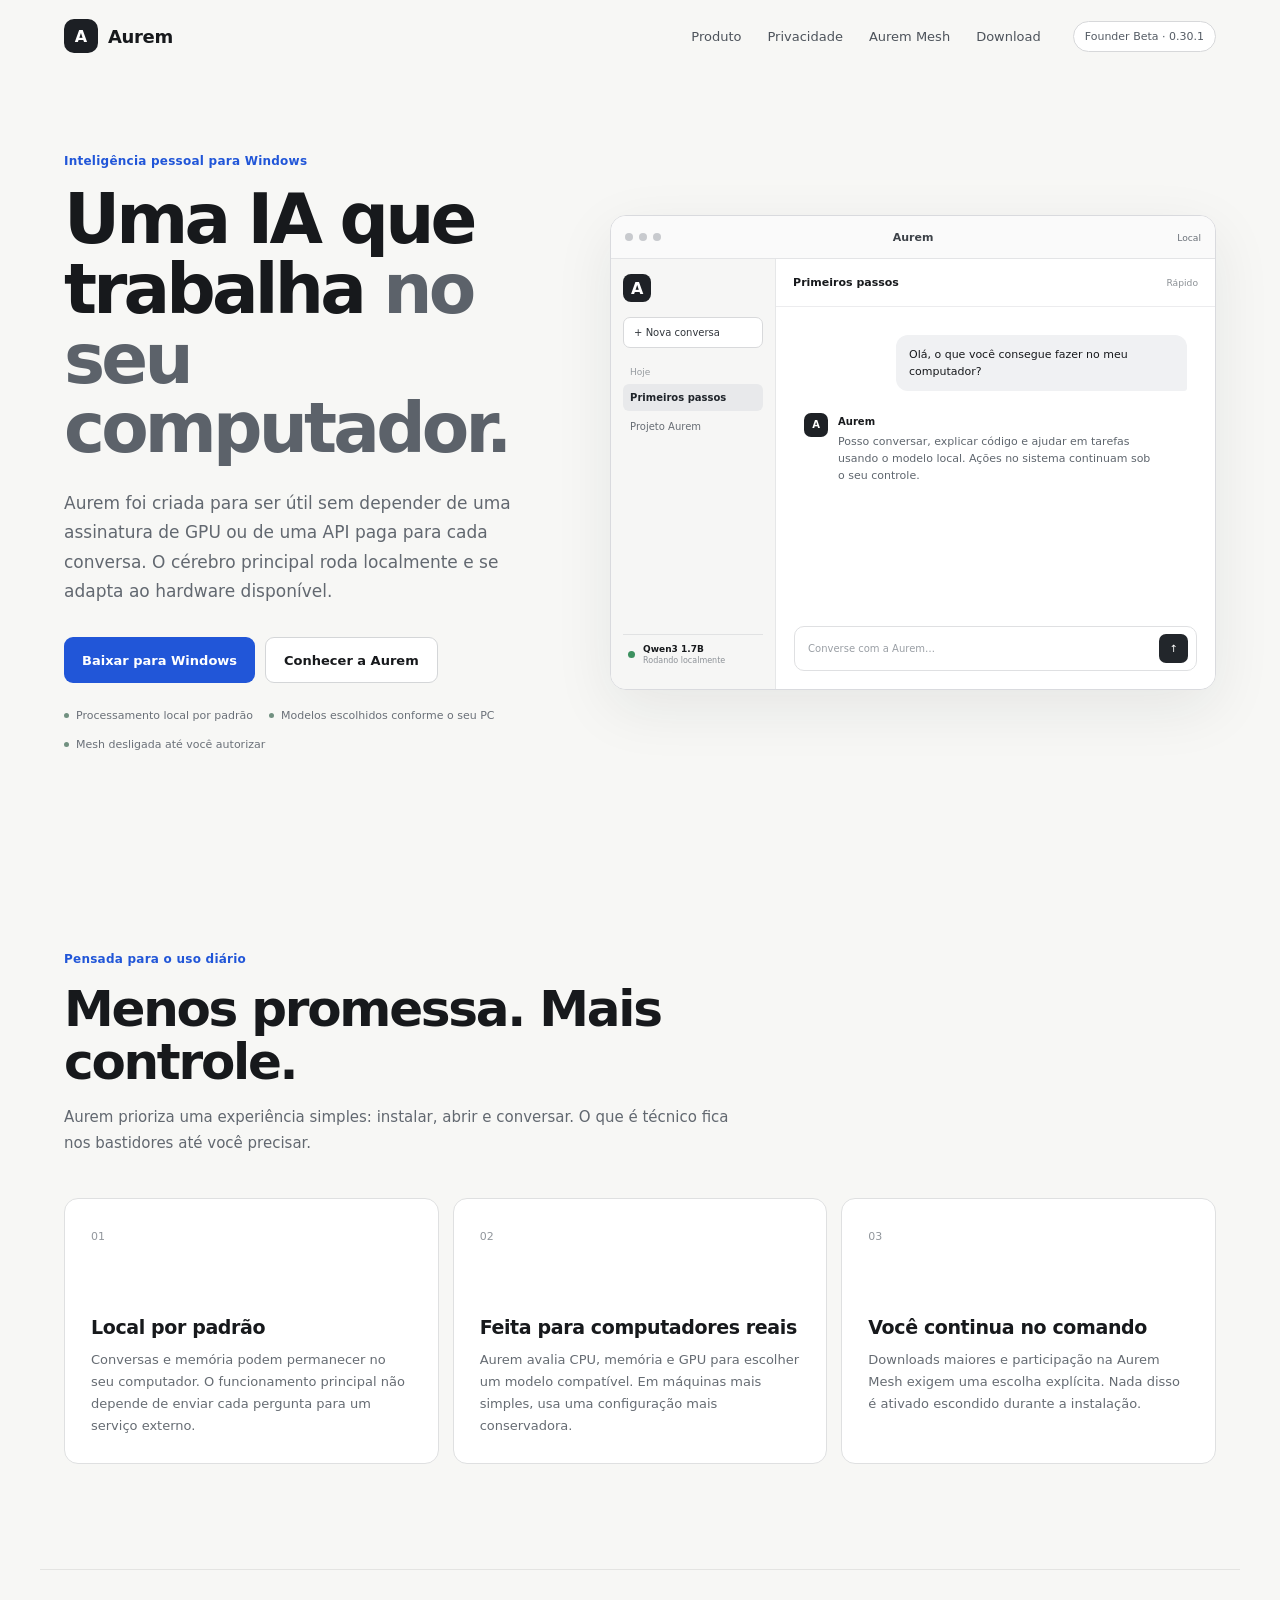
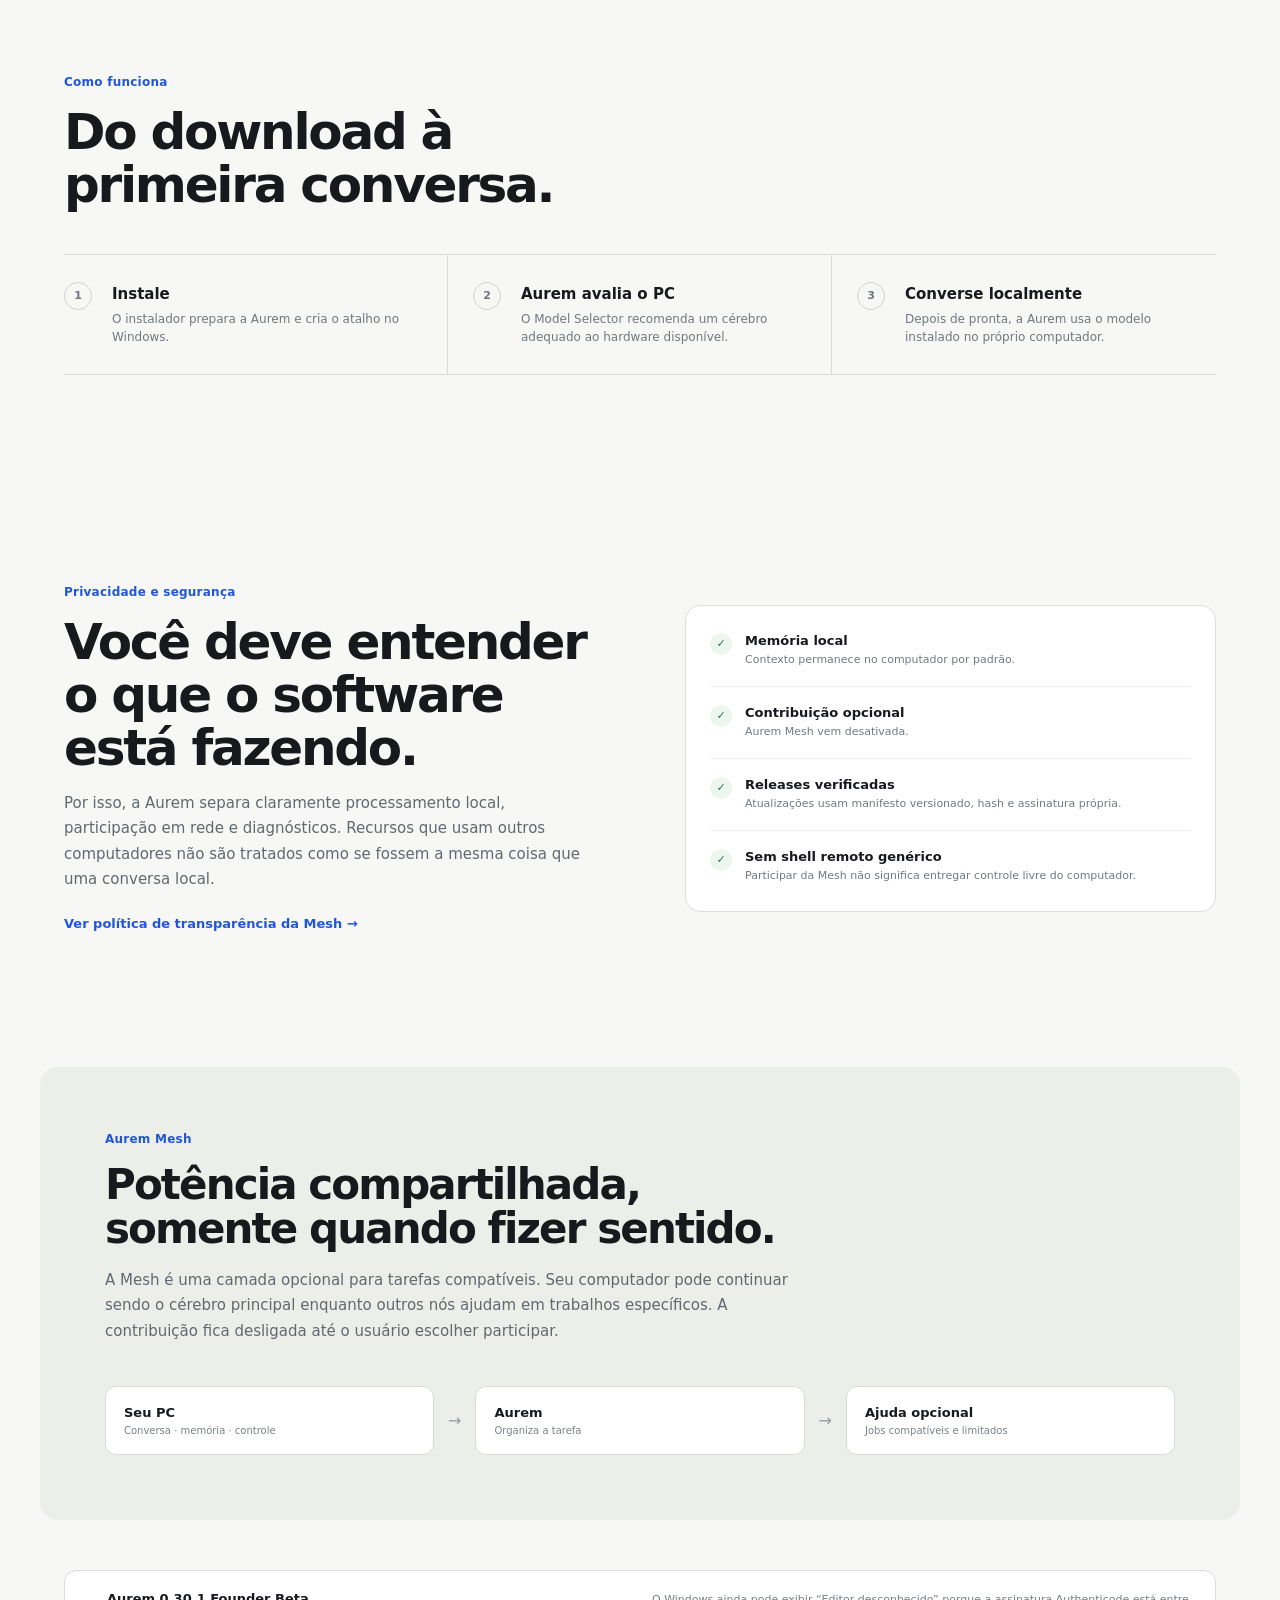
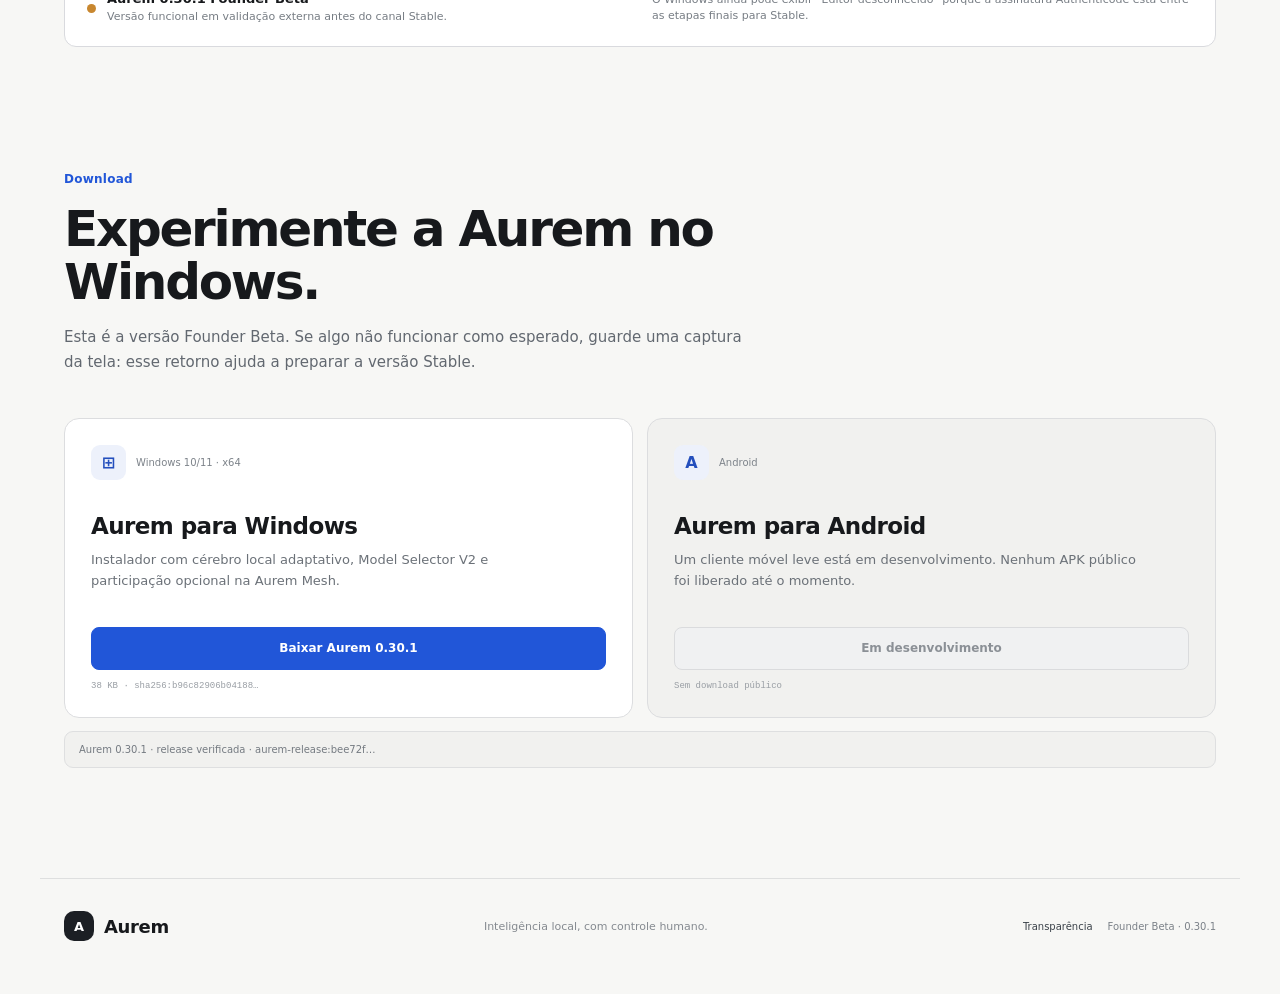
==== commit be51c07c: "release: publish Aurem 0.30.1" ====
--- a/index.html
+++ b/index.html
@@ -20,7 +20,7 @@
       <a href="#mesh">Aurem Mesh</a>
       <a href="#download">Download</a>
     </nav>
-    <span class="release-badge">Founder Beta · 0.30.0</span>
+    <span class="release-badge">Founder Beta · 0.30.1</span>
   </header>
 
   <main id="top">
@@ -139,7 +139,7 @@
     <section class="release-note">
       <div>
         <span class="status-dot"></span>
-        <p><b>Aurem 0.30.0 Founder Beta</b><small>Versão funcional em validação externa antes do canal Stable.</small></p>
+        <p><b>Aurem 0.30.1 Founder Beta</b><small>Versão funcional em validação externa antes do canal Stable.</small></p>
       </div>
       <p class="release-warning">O Windows ainda pode exibir “Editor desconhecido” porque a assinatura Authenticode está entre as etapas finais para Stable.</p>
     </section>
@@ -154,7 +154,7 @@
           <div class="platform-row"><span class="platform-icon">⊞</span><small>Windows 10/11 · x64</small></div>
           <h3>Aurem para Windows</h3>
           <p>Instalador com cérebro local adaptativo, Model Selector V2 e participação opcional na Aurem Mesh.</p>
-          <a class="download-action ready" href="https://github.com/williamoleo-creator/aurem-releases/releases/download/v0.30.0/Aurem-Setup-0.30.0.exe">Baixar Aurem 0.30.0</a>
+          <a class="download-action ready" href="https://github.com/williamoleo-creator/aurem-releases/releases/download/v0.30.1/Aurem-Setup-0.30.1.exe">Baixar Aurem 0.30.1</a>
           <code>Setup inicial · instalação guiada</code>
         </article>
         <article class="download-card muted-card" data-platform="android">
@@ -172,8 +172,8 @@
   <footer class="site-footer">
     <div class="brand footer-brand"><span class="brand-mark">A</span><span class="brand-name">Aurem</span></div>
     <p>Inteligência local, com controle humano.</p>
-    <div><a href="transparency.html">Transparência</a><span id="buildLabel">Founder Beta · 0.30.0</span></div>
+    <div><a href="transparency.html">Transparência</a><span id="buildLabel">Founder Beta · 0.30.1</span></div>
   </footer>
-  <script src="app.js?v=20260926-human-ui"></script>
+  <script src="app.js?v=20260926-0301-human"></script>
 </body>
 </html>
